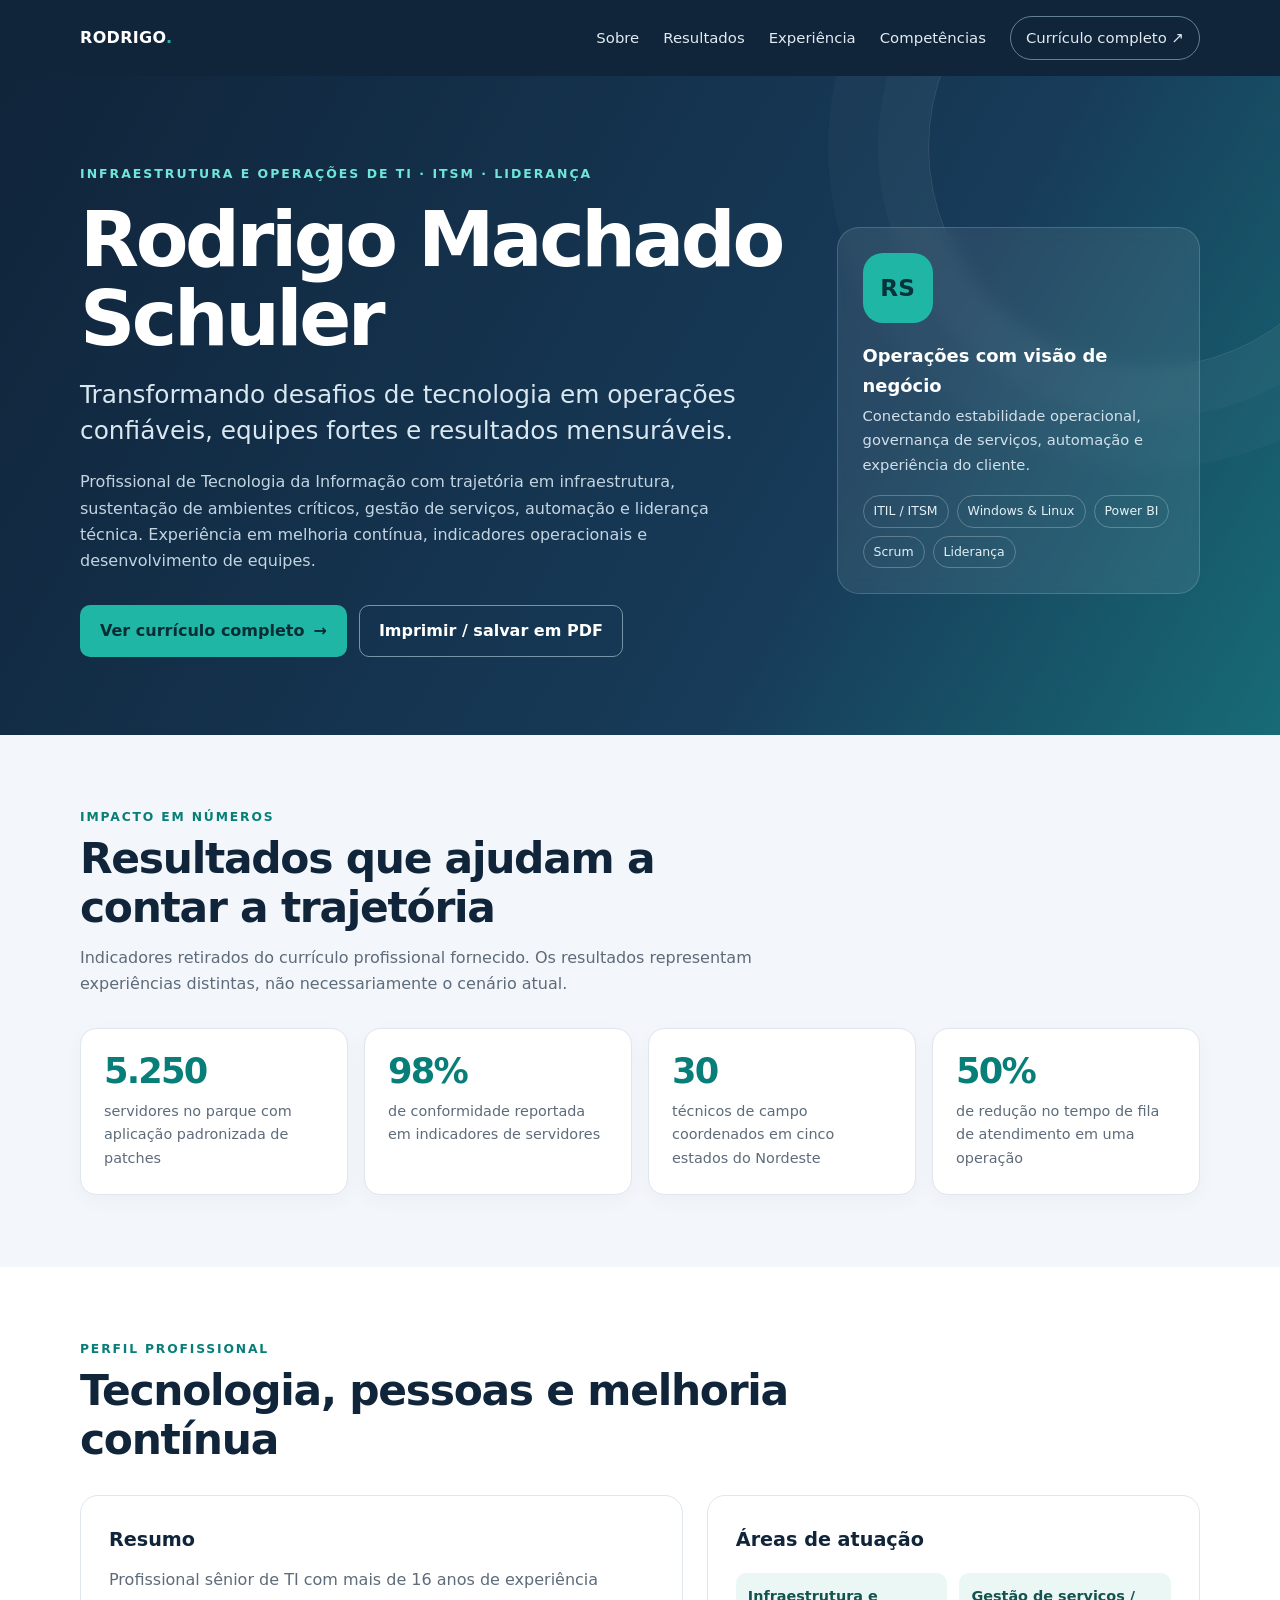
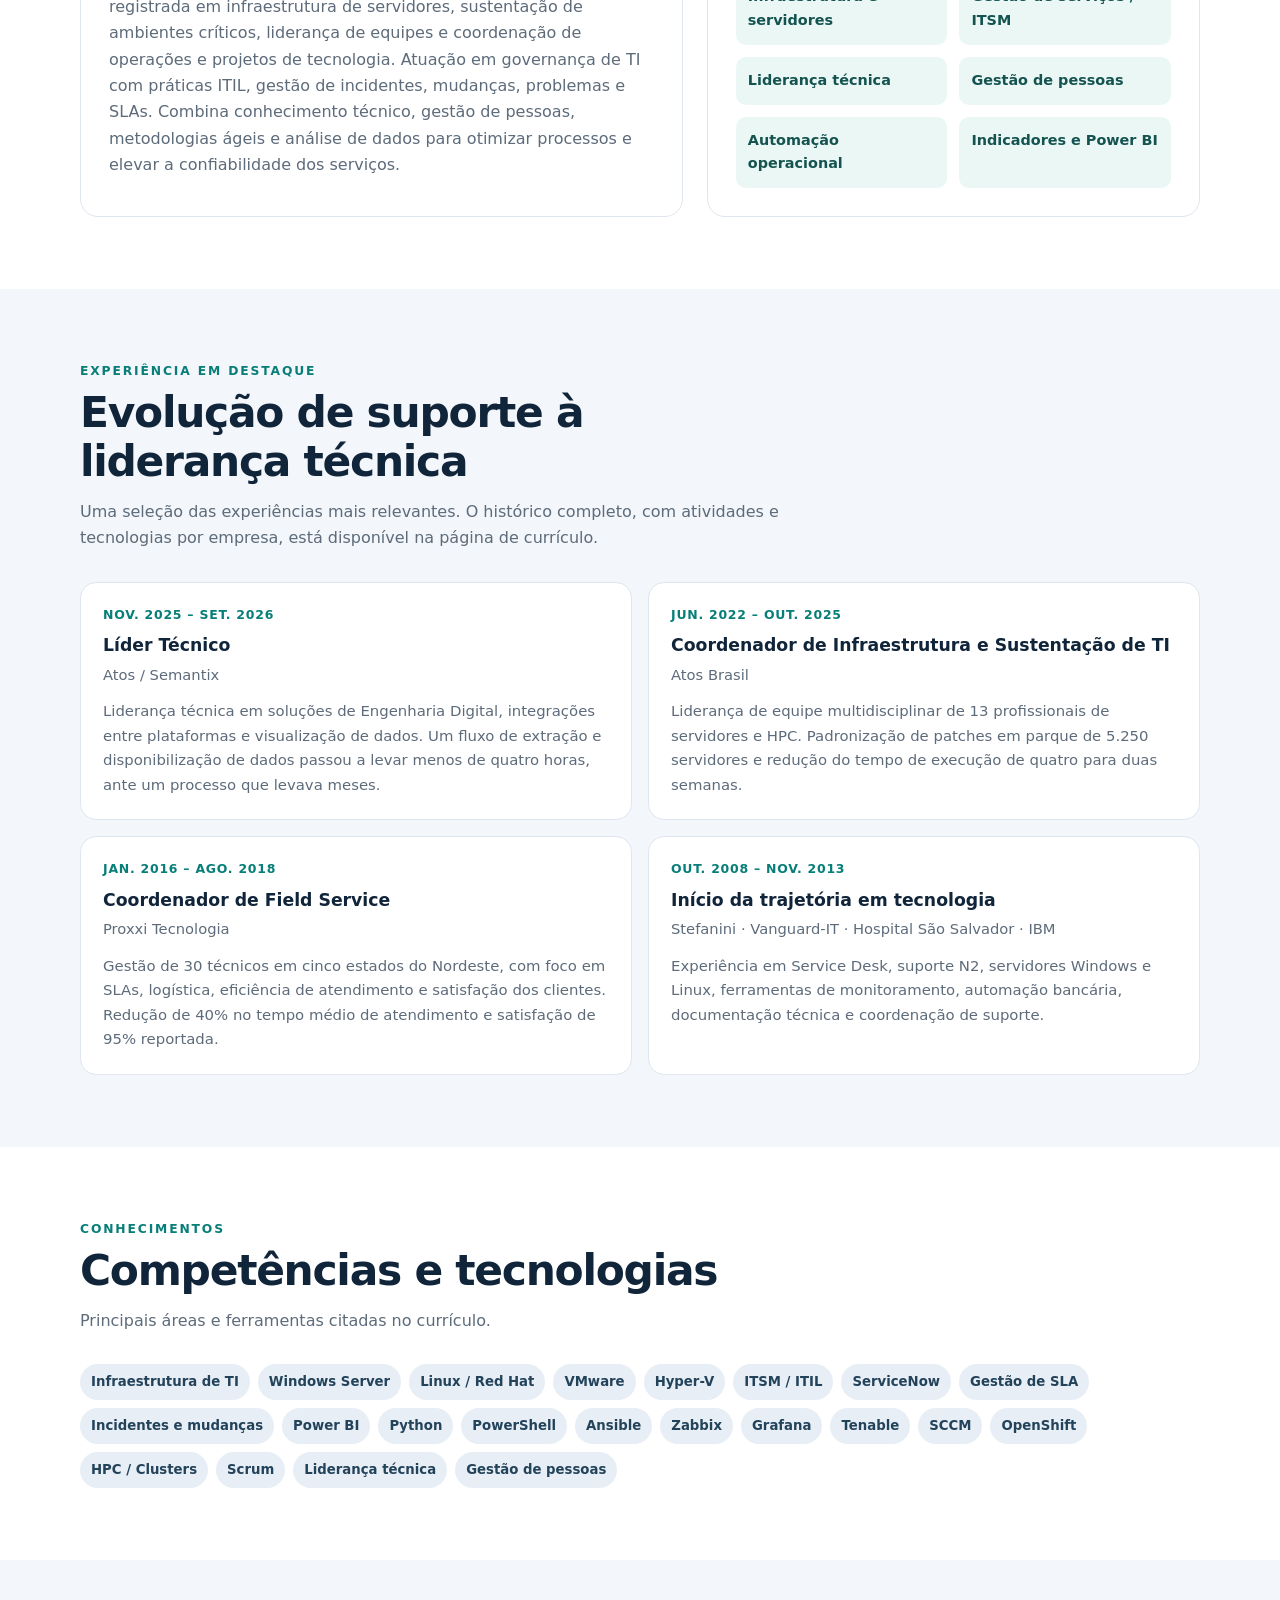
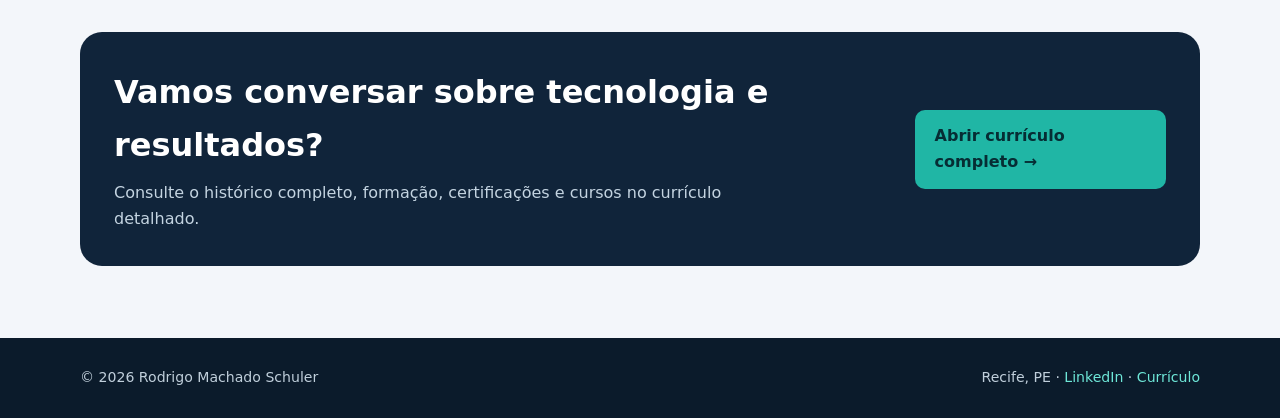
==== index.html @ a86e5b8f "Add files via upload" ====
<!DOCTYPE html>
<html lang="pt-BR">
<head>
  <meta charset="utf-8">
  <meta name="viewport" content="width=device-width, initial-scale=1">
  <meta name="description" content="Portfólio profissional de Rodrigo Machado Schuler: infraestrutura e operações de TI, ITSM, liderança técnica, automação e melhoria contínua.">
  <meta name="theme-color" content="#10243a">
  <meta property="og:title" content="Rodrigo Machado Schuler | Portfólio profissional">
  <meta property="og:description" content="Infraestrutura e Operações de TI · ITSM · Liderança Técnica · Scrum">
  <title>Rodrigo Machado Schuler | Portfólio profissional</title>
  <style>
    :root{--navy:#10243a;--navy2:#173b59;--teal:#20b6a5;--ink:#172536;--muted:#5d6b7a;--bg:#f3f6fa;--paper:#fff;--line:#dfe6ee;--soft:#eaf7f5;--shadow:0 18px 55px rgba(16,36,58,.10)}
    *{box-sizing:border-box}html{scroll-behavior:smooth}body{margin:0;background:var(--bg);color:var(--ink);font:16px/1.65 Inter,ui-sans-serif,system-ui,-apple-system,BlinkMacSystemFont,"Segoe UI",sans-serif}
    a{color:inherit;text-decoration:none}a:focus-visible,button:focus-visible{outline:3px solid var(--teal);outline-offset:4px}
    .wrap{width:min(1120px,calc(100% - 40px));margin:auto}.topbar{background:var(--navy);color:#fff}.nav{min-height:76px;display:flex;align-items:center;justify-content:space-between;gap:24px}.brand{font-weight:800;letter-spacing:.02em}.brand span{color:var(--teal)}.navlinks{display:flex;gap:24px;align-items:center;font-size:.93rem;color:#e2eaf2}.navlinks a:hover{color:#6ee7d8}.nav-cta{border:1px solid #638097;border-radius:999px;padding:9px 15px}
    .hero{position:relative;overflow:hidden;background:linear-gradient(120deg,var(--navy) 0%,#173b59 65%,#176b77 100%);color:#fff;padding:88px 0 78px}.hero:after{content:"";position:absolute;width:440px;height:440px;border:1px solid rgba(255,255,255,.12);border-radius:50%;right:-90px;top:-150px;box-shadow:0 0 0 50px rgba(255,255,255,.025),0 0 0 100px rgba(255,255,255,.025);pointer-events:none}
    .hero-grid{display:grid;grid-template-columns:1.45fr .75fr;gap:54px;align-items:center;position:relative;z-index:1}.eyebrow{font-size:.78rem;font-weight:800;letter-spacing:.16em;text-transform:uppercase;color:#6ee7d8}.hero h1{font-size:clamp(2.5rem,6vw,4.8rem);line-height:1.04;letter-spacing:-.045em;margin:15px 0 18px;max-width:780px}.hero h2{font-size:clamp(1.15rem,2.4vw,1.55rem);font-weight:500;line-height:1.45;color:#d9e7f1;max-width:720px;margin:0 0 20px}.hero p{max-width:680px;color:#c4d4e1;margin:0}.actions{display:flex;flex-wrap:wrap;gap:12px;margin-top:30px}.btn{display:inline-flex;align-items:center;justify-content:center;gap:9px;padding:12px 19px;border-radius:10px;font-weight:750;border:1px solid transparent;transition:transform .18s,background .18s}.btn:hover{transform:translateY(-2px)}.btn-primary{background:var(--teal);color:#062d34}.btn-outline{border-color:#7894a8;color:white}.hero-card{background:rgba(255,255,255,.08);border:1px solid rgba(255,255,255,.16);border-radius:22px;padding:25px;backdrop-filter:blur(8px)}.hero-card .initials{width:70px;height:70px;display:grid;place-items:center;background:var(--teal);color:#08333a;border-radius:20px;font-weight:900;font-size:1.45rem;margin-bottom:18px}.hero-card h3{margin:0 0 4px;font-size:1.12rem}.hero-card p{font-size:.92rem;color:#d2e0eb}.quicklinks{display:flex;flex-wrap:wrap;gap:8px;margin-top:18px}.quicklinks span{font-size:.78rem;border:1px solid rgba(255,255,255,.25);border-radius:999px;padding:5px 10px;color:#e4f0f5}
    section{padding:72px 0}.section-head{max-width:720px;margin-bottom:30px}.kicker{color:#087e78;font-size:.77rem;font-weight:850;letter-spacing:.15em;text-transform:uppercase}.section-head h2{font-size:clamp(1.8rem,4vw,2.65rem);line-height:1.15;letter-spacing:-.03em;margin:8px 0 12px;color:var(--navy)}.section-head p{color:var(--muted);margin:0}.stats{display:grid;grid-template-columns:repeat(4,1fr);gap:16px}.stat{background:var(--paper);border:1px solid var(--line);border-radius:16px;padding:23px;box-shadow:0 6px 20px rgba(16,36,58,.035)}.stat strong{display:block;color:#087e78;font-size:2.2rem;letter-spacing:-.05em;line-height:1.1}.stat span{display:block;color:var(--muted);font-size:.9rem;margin-top:9px}.about-grid{display:grid;grid-template-columns:1.1fr .9fr;gap:24px}.panel{background:var(--paper);border:1px solid var(--line);border-radius:18px;padding:28px}.panel h3{margin:0 0 12px;color:var(--navy);font-size:1.2rem}.panel p{margin:0;color:var(--muted)}.focus-list{display:grid;grid-template-columns:1fr 1fr;gap:12px;margin-top:18px}.focus-item{background:var(--soft);border-radius:10px;padding:12px;font-weight:700;font-size:.9rem;color:#14534f}
    .experience-list{display:grid;grid-template-columns:1fr 1fr;gap:16px}.experience{background:var(--paper);border:1px solid var(--line);border-radius:16px;padding:22px}.experience .date{color:#087e78;font-size:.78rem;font-weight:850;letter-spacing:.06em;text-transform:uppercase}.experience h3{margin:6px 0 3px;color:var(--navy);font-size:1.08rem}.experience .company{color:var(--muted);font-size:.92rem}.experience p{color:var(--muted);font-size:.93rem;margin:12px 0 0}.pill-list{display:flex;flex-wrap:wrap;gap:8px;margin-top:22px}.pill{background:#e7eef5;color:#23435b;padding:7px 11px;border-radius:999px;font-size:.83rem;font-weight:700}
    .cta-band{background:var(--navy);color:white;border-radius:22px;padding:34px;display:flex;align-items:center;justify-content:space-between;gap:24px}.cta-band h2{margin:0 0 8px;font-size:clamp(1.5rem,3vw,2rem)}.cta-band p{margin:0;color:#c4d4e1;max-width:650px}.footer{background:#0b1b2b;color:#c0cfdb;padding:28px 0;font-size:.88rem}.footer-inner{display:flex;justify-content:space-between;gap:16px;flex-wrap:wrap}.footer a{color:#6ee7d8}
    @media(max-width:800px){.hero-grid,.about-grid{grid-template-columns:1fr}.hero{padding:65px 0}.hero-card{max-width:480px}.stats{grid-template-columns:repeat(2,1fr)}.experience-list{grid-template-columns:1fr}.nav{padding:15px 0;align-items:flex-start;flex-direction:column}.navlinks{flex-wrap:wrap;gap:14px}.cta-band{align-items:flex-start;flex-direction:column}}
    @media(max-width:480px){.wrap{width:min(100% - 28px,1120px)}section{padding:52px 0}.stats{gap:10px}.stat{padding:16px}.stat strong{font-size:1.8rem}.focus-list{grid-template-columns:1fr}.panel{padding:21px}.hero h1{font-size:2.55rem}}
    @media(prefers-reduced-motion:reduce){html{scroll-behavior:auto}*,*:before,*:after{transition:none!important}}
  </style>
</head>
<body>
  <header class="topbar">
    <div class="wrap nav">
      <a class="brand" href="./" aria-label="Página inicial">RODRIGO<span>.</span></a>
      <nav class="navlinks" aria-label="Navegação principal">
        <a href="#sobre">Sobre</a><a href="#resultados">Resultados</a><a href="#experiencia">Experiência</a><a href="#competencias">Competências</a>
        <a class="nav-cta" href="curriculo.html">Currículo completo ↗</a>
      </nav>
    </div>
  </header>

  <main>
    <section class="hero">
      <div class="wrap hero-grid">
        <div>
          <div class="eyebrow">Infraestrutura e Operações de TI · ITSM · Liderança</div>
          <h1>Rodrigo Machado Schuler</h1>
          <h2>Transformando desafios de tecnologia em operações confiáveis, equipes fortes e resultados mensuráveis.</h2>
          <p>Profissional de Tecnologia da Informação com trajetória em infraestrutura, sustentação de ambientes críticos, gestão de serviços, automação e liderança técnica. Experiência em melhoria contínua, indicadores operacionais e desenvolvimento de equipes.</p>
          <div class="actions">
            <a class="btn btn-primary" href="curriculo.html">Ver currículo completo <span aria-hidden="true">→</span></a>
            <a class="btn btn-outline" href="curriculo.html#print">Imprimir / salvar em PDF</a>
          </div>
        </div>
        <aside class="hero-card" aria-label="Resumo profissional">
          <div class="initials" aria-hidden="true">RS</div>
          <h3>Operações com visão de negócio</h3>
          <p>Conectando estabilidade operacional, governança de serviços, automação e experiência do cliente.</p>
          <div class="quicklinks"><span>ITIL / ITSM</span><span>Windows & Linux</span><span>Power BI</span><span>Scrum</span><span>Liderança</span></div>
        </aside>
      </div>
    </section>

    <section id="resultados">
      <div class="wrap">
        <div class="section-head">
          <div class="kicker">Impacto em números</div>
          <h2>Resultados que ajudam a contar a trajetória</h2>
          <p>Indicadores retirados do currículo profissional fornecido. Os resultados representam experiências distintas, não necessariamente o cenário atual.</p>
        </div>
        <div class="stats">
          <article class="stat"><strong>5.250</strong><span>servidores no parque com aplicação padronizada de patches</span></article>
          <article class="stat"><strong>98%</strong><span>de conformidade reportada em indicadores de servidores</span></article>
          <article class="stat"><strong>30</strong><span>técnicos de campo coordenados em cinco estados do Nordeste</span></article>
          <article class="stat"><strong>50%</strong><span>de redução no tempo de fila de atendimento em uma operação</span></article>
        </div>
      </div>
    </section>

    <section id="sobre" style="background:#fff">
      <div class="wrap">
        <div class="section-head">
          <div class="kicker">Perfil profissional</div>
          <h2>Tecnologia, pessoas e melhoria contínua</h2>
        </div>
        <div class="about-grid">
          <article class="panel">
            <h3>Resumo</h3>
            <p>Profissional sênior de TI com mais de 16 anos de experiência registrada em infraestrutura de servidores, sustentação de ambientes críticos, liderança de equipes e coordenação de operações e projetos de tecnologia. Atuação em governança de TI com práticas ITIL, gestão de incidentes, mudanças, problemas e SLAs. Combina conhecimento técnico, gestão de pessoas, metodologias ágeis e análise de dados para otimizar processos e elevar a confiabilidade dos serviços.</p>
          </article>
          <article class="panel">
            <h3>Áreas de atuação</h3>
            <div class="focus-list">
              <div class="focus-item">Infraestrutura e servidores</div><div class="focus-item">Gestão de serviços / ITSM</div>
              <div class="focus-item">Liderança técnica</div><div class="focus-item">Gestão de pessoas</div>
              <div class="focus-item">Automação operacional</div><div class="focus-item">Indicadores e Power BI</div>
            </div>
          </article>
        </div>
      </div>
    </section>

    <section id="experiencia">
      <div class="wrap">
        <div class="section-head">
          <div class="kicker">Experiência em destaque</div>
          <h2>Evolução de suporte à liderança técnica</h2>
          <p>Uma seleção das experiências mais relevantes. O histórico completo, com atividades e tecnologias por empresa, está disponível na página de currículo.</p>
        </div>
        <div class="experience-list">
          <article class="experience"><div class="date">Nov. 2025 – Set. 2026</div><h3>Líder Técnico</h3><div class="company">Atos / Semantix</div><p>Liderança técnica em soluções de Engenharia Digital, integrações entre plataformas e visualização de dados. Um fluxo de extração e disponibilização de dados passou a levar menos de quatro horas, ante um processo que levava meses.</p></article>
          <article class="experience"><div class="date">Jun. 2022 – Out. 2025</div><h3>Coordenador de Infraestrutura e Sustentação de TI</h3><div class="company">Atos Brasil</div><p>Liderança de equipe multidisciplinar de 13 profissionais de servidores e HPC. Padronização de patches em parque de 5.250 servidores e redução do tempo de execução de quatro para duas semanas.</p></article>
          <article class="experience"><div class="date">Jan. 2016 – Ago. 2018</div><h3>Coordenador de Field Service</h3><div class="company">Proxxi Tecnologia</div><p>Gestão de 30 técnicos em cinco estados do Nordeste, com foco em SLAs, logística, eficiência de atendimento e satisfação dos clientes. Redução de 40% no tempo médio de atendimento e satisfação de 95% reportada.</p></article>
          <article class="experience"><div class="date">Out. 2008 – Nov. 2013</div><h3>Início da trajetória em tecnologia</h3><div class="company">Stefanini · Vanguard-IT · Hospital São Salvador · IBM</div><p>Experiência em Service Desk, suporte N2, servidores Windows e Linux, ferramentas de monitoramento, automação bancária, documentação técnica e coordenação de suporte.</p></article>
        </div>
      </div>
    </section>

    <section id="competencias" style="background:#fff">
      <div class="wrap">
        <div class="section-head">
          <div class="kicker">Conhecimentos</div>
          <h2>Competências e tecnologias</h2>
          <p>Principais áreas e ferramentas citadas no currículo.</p>
        </div>
        <div class="pill-list">
          <span class="pill">Infraestrutura de TI</span><span class="pill">Windows Server</span><span class="pill">Linux / Red Hat</span><span class="pill">VMware</span><span class="pill">Hyper-V</span><span class="pill">ITSM / ITIL</span><span class="pill">ServiceNow</span><span class="pill">Gestão de SLA</span><span class="pill">Incidentes e mudanças</span><span class="pill">Power BI</span><span class="pill">Python</span><span class="pill">PowerShell</span><span class="pill">Ansible</span><span class="pill">Zabbix</span><span class="pill">Grafana</span><span class="pill">Tenable</span><span class="pill">SCCM</span><span class="pill">OpenShift</span><span class="pill">HPC / Clusters</span><span class="pill">Scrum</span><span class="pill">Liderança técnica</span><span class="pill">Gestão de pessoas</span>
        </div>
      </div>
    </section>

    <section>
      <div class="wrap">
        <div class="cta-band">
          <div><h2>Vamos conversar sobre tecnologia e resultados?</h2><p>Consulte o histórico completo, formação, certificações e cursos no currículo detalhado.</p></div>
          <a class="btn btn-primary" href="curriculo.html">Abrir currículo completo →</a>
        </div>
      </div>
    </section>
  </main>

  <footer class="footer">
    <div class="wrap footer-inner">
      <span>© <span id="year"></span> Rodrigo Machado Schuler</span>
      <span>Recife, PE · <a href="https://www.linkedin.com/in/rmschuler/" target="_blank" rel="noopener noreferrer">LinkedIn</a> · <a href="curriculo.html">Currículo</a></span>
    </div>
  </footer>
  <script>document.getElementById("year").textContent = new Date().getFullYear();</script>
</body>
</html>
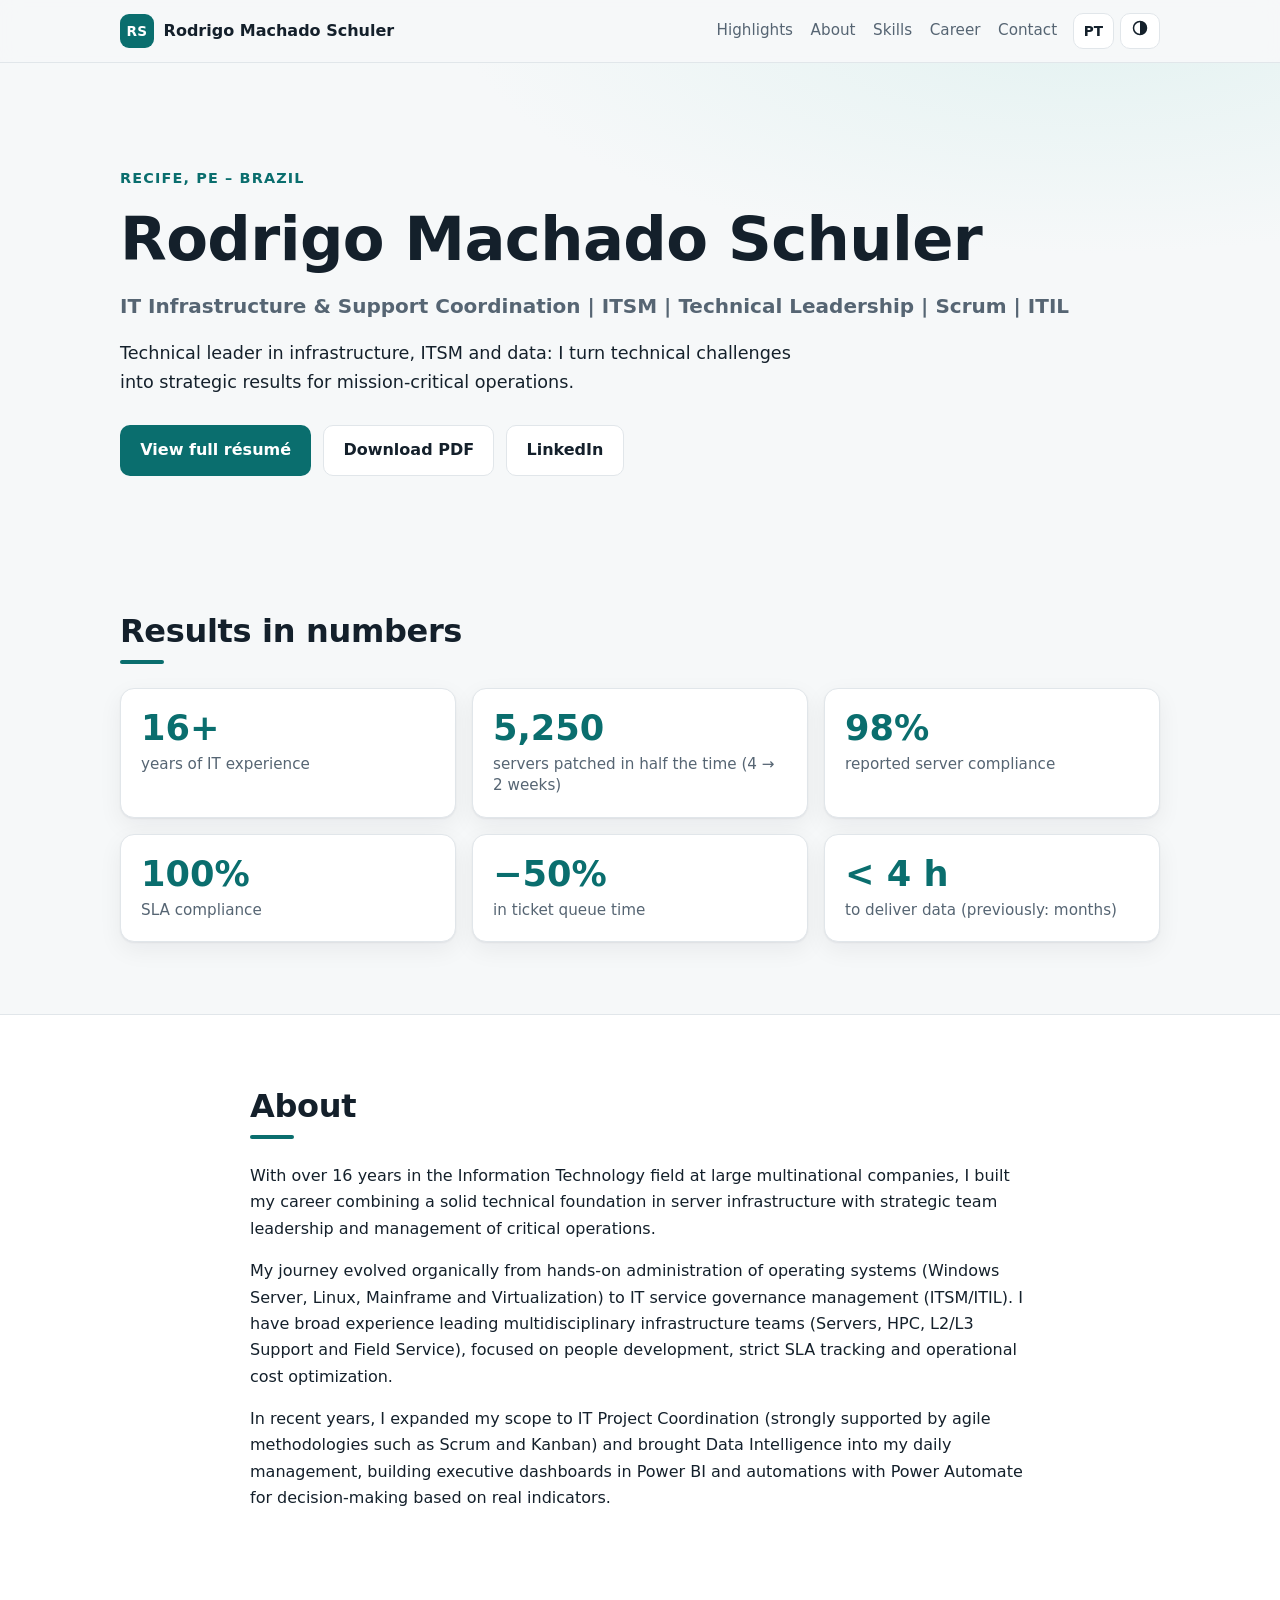
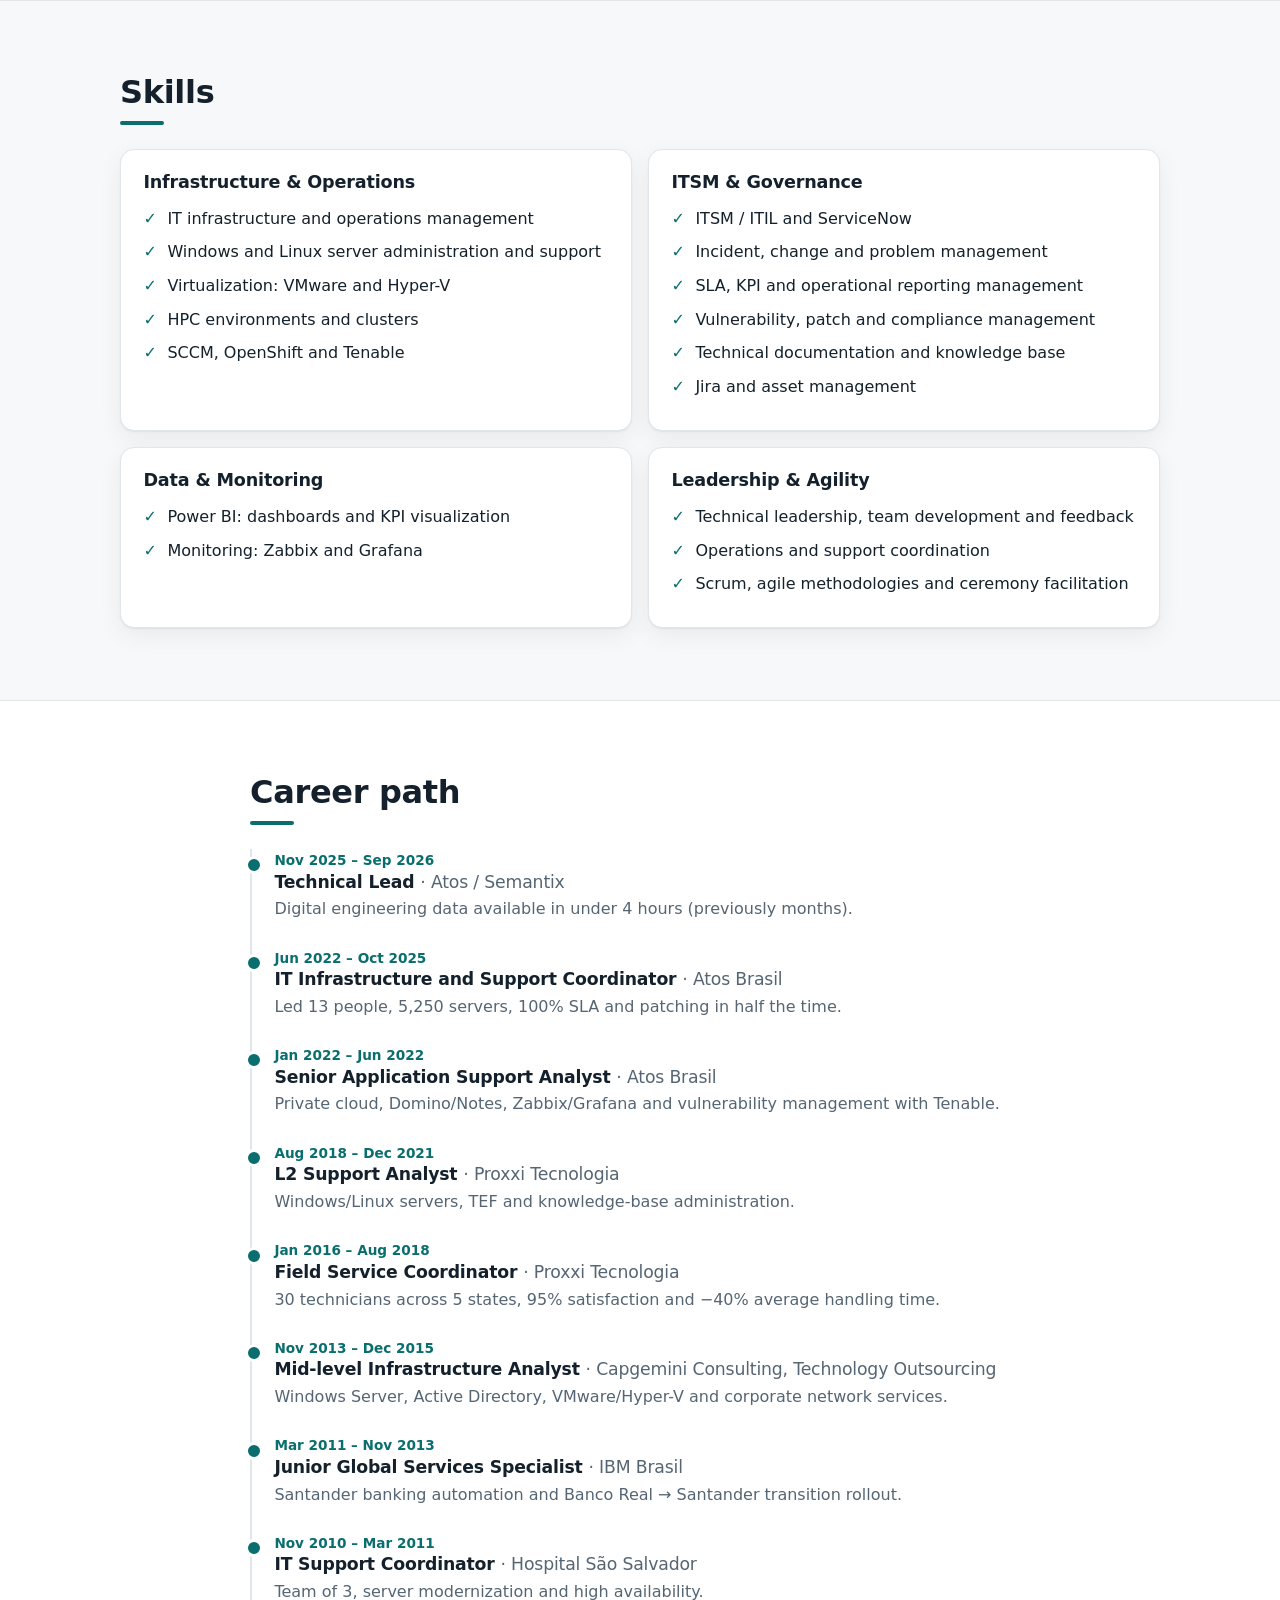
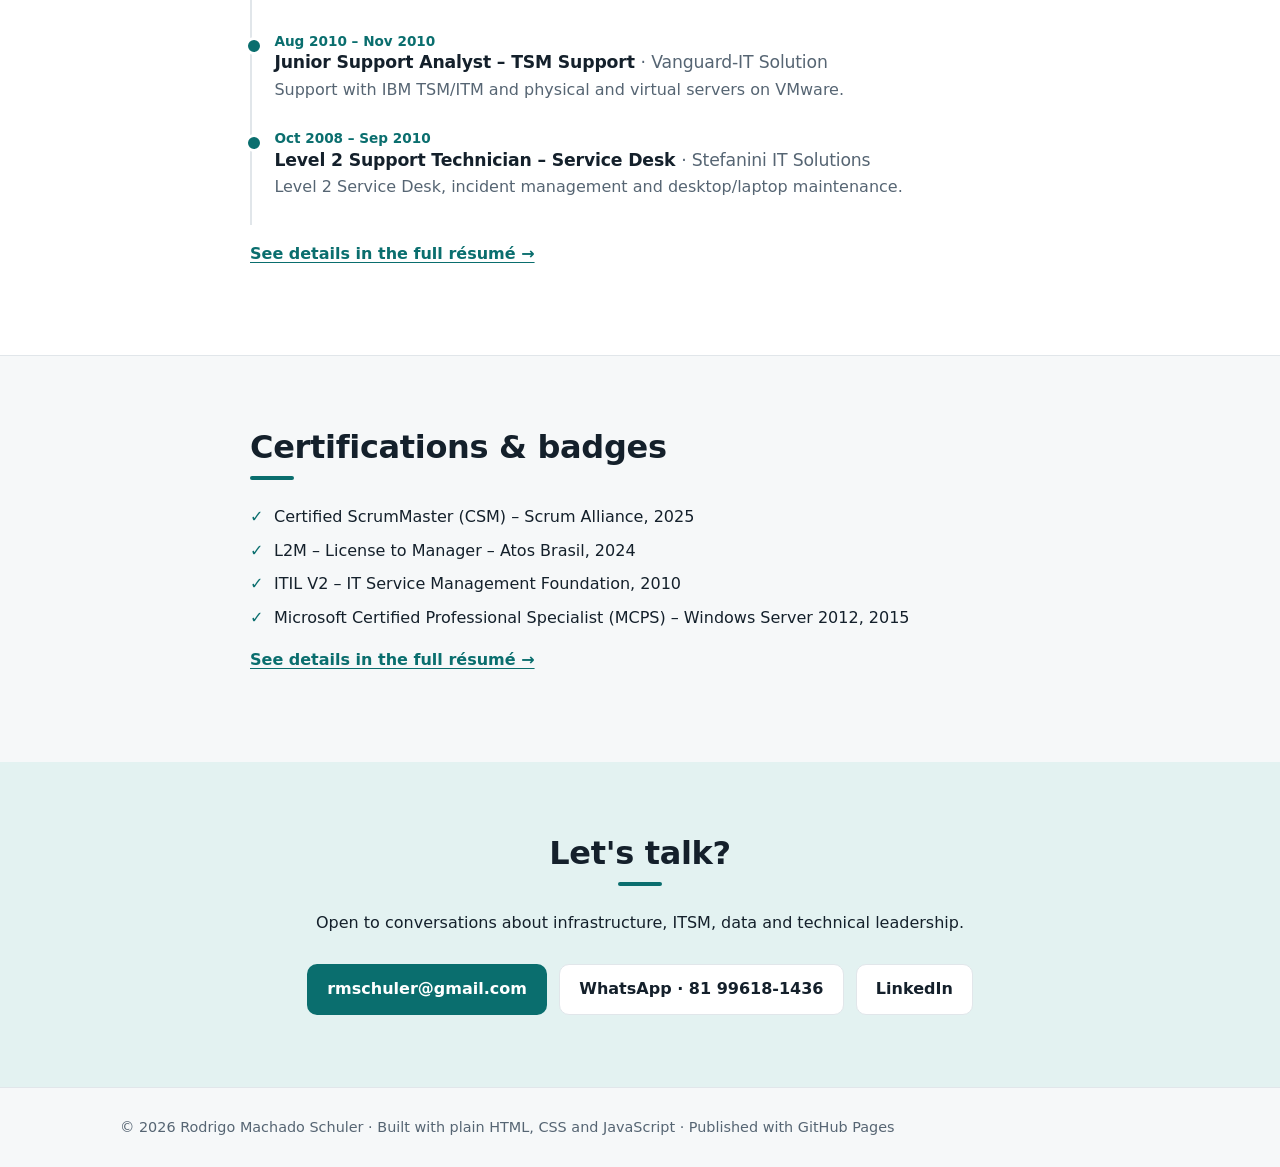
==== commit c9b88723: "update" ====
--- a/index.html
+++ b/index.html
@@ -1,145 +1,107 @@
-<!DOCTYPE html>
-<html lang="pt-BR">
+<!doctype html>
+<html lang="pt-BR" data-lang="pt" data-theme="light">
 <head>
-  <meta charset="utf-8">
-  <meta name="viewport" content="width=device-width, initial-scale=1">
-  <meta name="description" content="Portfólio profissional de Rodrigo Machado Schuler: infraestrutura e operações de TI, ITSM, liderança técnica, automação e melhoria contínua.">
-  <meta name="theme-color" content="#10243a">
-  <meta property="og:title" content="Rodrigo Machado Schuler | Portfólio profissional">
-  <meta property="og:description" content="Infraestrutura e Operações de TI · ITSM · Liderança Técnica · Scrum">
-  <title>Rodrigo Machado Schuler | Portfólio profissional</title>
-  <style>
-    :root{--navy:#10243a;--navy2:#173b59;--teal:#20b6a5;--ink:#172536;--muted:#5d6b7a;--bg:#f3f6fa;--paper:#fff;--line:#dfe6ee;--soft:#eaf7f5;--shadow:0 18px 55px rgba(16,36,58,.10)}
-    *{box-sizing:border-box}html{scroll-behavior:smooth}body{margin:0;background:var(--bg);color:var(--ink);font:16px/1.65 Inter,ui-sans-serif,system-ui,-apple-system,BlinkMacSystemFont,"Segoe UI",sans-serif}
-    a{color:inherit;text-decoration:none}a:focus-visible,button:focus-visible{outline:3px solid var(--teal);outline-offset:4px}
-    .wrap{width:min(1120px,calc(100% - 40px));margin:auto}.topbar{background:var(--navy);color:#fff}.nav{min-height:76px;display:flex;align-items:center;justify-content:space-between;gap:24px}.brand{font-weight:800;letter-spacing:.02em}.brand span{color:var(--teal)}.navlinks{display:flex;gap:24px;align-items:center;font-size:.93rem;color:#e2eaf2}.navlinks a:hover{color:#6ee7d8}.nav-cta{border:1px solid #638097;border-radius:999px;padding:9px 15px}
-    .hero{position:relative;overflow:hidden;background:linear-gradient(120deg,var(--navy) 0%,#173b59 65%,#176b77 100%);color:#fff;padding:88px 0 78px}.hero:after{content:"";position:absolute;width:440px;height:440px;border:1px solid rgba(255,255,255,.12);border-radius:50%;right:-90px;top:-150px;box-shadow:0 0 0 50px rgba(255,255,255,.025),0 0 0 100px rgba(255,255,255,.025);pointer-events:none}
-    .hero-grid{display:grid;grid-template-columns:1.45fr .75fr;gap:54px;align-items:center;position:relative;z-index:1}.eyebrow{font-size:.78rem;font-weight:800;letter-spacing:.16em;text-transform:uppercase;color:#6ee7d8}.hero h1{font-size:clamp(2.5rem,6vw,4.8rem);line-height:1.04;letter-spacing:-.045em;margin:15px 0 18px;max-width:780px}.hero h2{font-size:clamp(1.15rem,2.4vw,1.55rem);font-weight:500;line-height:1.45;color:#d9e7f1;max-width:720px;margin:0 0 20px}.hero p{max-width:680px;color:#c4d4e1;margin:0}.actions{display:flex;flex-wrap:wrap;gap:12px;margin-top:30px}.btn{display:inline-flex;align-items:center;justify-content:center;gap:9px;padding:12px 19px;border-radius:10px;font-weight:750;border:1px solid transparent;transition:transform .18s,background .18s}.btn:hover{transform:translateY(-2px)}.btn-primary{background:var(--teal);color:#062d34}.btn-outline{border-color:#7894a8;color:white}.hero-card{background:rgba(255,255,255,.08);border:1px solid rgba(255,255,255,.16);border-radius:22px;padding:25px;backdrop-filter:blur(8px)}.hero-card .initials{width:70px;height:70px;display:grid;place-items:center;background:var(--teal);color:#08333a;border-radius:20px;font-weight:900;font-size:1.45rem;margin-bottom:18px}.hero-card h3{margin:0 0 4px;font-size:1.12rem}.hero-card p{font-size:.92rem;color:#d2e0eb}.quicklinks{display:flex;flex-wrap:wrap;gap:8px;margin-top:18px}.quicklinks span{font-size:.78rem;border:1px solid rgba(255,255,255,.25);border-radius:999px;padding:5px 10px;color:#e4f0f5}
-    section{padding:72px 0}.section-head{max-width:720px;margin-bottom:30px}.kicker{color:#087e78;font-size:.77rem;font-weight:850;letter-spacing:.15em;text-transform:uppercase}.section-head h2{font-size:clamp(1.8rem,4vw,2.65rem);line-height:1.15;letter-spacing:-.03em;margin:8px 0 12px;color:var(--navy)}.section-head p{color:var(--muted);margin:0}.stats{display:grid;grid-template-columns:repeat(4,1fr);gap:16px}.stat{background:var(--paper);border:1px solid var(--line);border-radius:16px;padding:23px;box-shadow:0 6px 20px rgba(16,36,58,.035)}.stat strong{display:block;color:#087e78;font-size:2.2rem;letter-spacing:-.05em;line-height:1.1}.stat span{display:block;color:var(--muted);font-size:.9rem;margin-top:9px}.about-grid{display:grid;grid-template-columns:1.1fr .9fr;gap:24px}.panel{background:var(--paper);border:1px solid var(--line);border-radius:18px;padding:28px}.panel h3{margin:0 0 12px;color:var(--navy);font-size:1.2rem}.panel p{margin:0;color:var(--muted)}.focus-list{display:grid;grid-template-columns:1fr 1fr;gap:12px;margin-top:18px}.focus-item{background:var(--soft);border-radius:10px;padding:12px;font-weight:700;font-size:.9rem;color:#14534f}
-    .experience-list{display:grid;grid-template-columns:1fr 1fr;gap:16px}.experience{background:var(--paper);border:1px solid var(--line);border-radius:16px;padding:22px}.experience .date{color:#087e78;font-size:.78rem;font-weight:850;letter-spacing:.06em;text-transform:uppercase}.experience h3{margin:6px 0 3px;color:var(--navy);font-size:1.08rem}.experience .company{color:var(--muted);font-size:.92rem}.experience p{color:var(--muted);font-size:.93rem;margin:12px 0 0}.pill-list{display:flex;flex-wrap:wrap;gap:8px;margin-top:22px}.pill{background:#e7eef5;color:#23435b;padding:7px 11px;border-radius:999px;font-size:.83rem;font-weight:700}
-    .cta-band{background:var(--navy);color:white;border-radius:22px;padding:34px;display:flex;align-items:center;justify-content:space-between;gap:24px}.cta-band h2{margin:0 0 8px;font-size:clamp(1.5rem,3vw,2rem)}.cta-band p{margin:0;color:#c4d4e1;max-width:650px}.footer{background:#0b1b2b;color:#c0cfdb;padding:28px 0;font-size:.88rem}.footer-inner{display:flex;justify-content:space-between;gap:16px;flex-wrap:wrap}.footer a{color:#6ee7d8}
-    @media(max-width:800px){.hero-grid,.about-grid{grid-template-columns:1fr}.hero{padding:65px 0}.hero-card{max-width:480px}.stats{grid-template-columns:repeat(2,1fr)}.experience-list{grid-template-columns:1fr}.nav{padding:15px 0;align-items:flex-start;flex-direction:column}.navlinks{flex-wrap:wrap;gap:14px}.cta-band{align-items:flex-start;flex-direction:column}}
-    @media(max-width:480px){.wrap{width:min(100% - 28px,1120px)}section{padding:52px 0}.stats{gap:10px}.stat{padding:16px}.stat strong{font-size:1.8rem}.focus-list{grid-template-columns:1fr}.panel{padding:21px}.hero h1{font-size:2.55rem}}
-    @media(prefers-reduced-motion:reduce){html{scroll-behavior:auto}*,*:before,*:after{transition:none!important}}
-  </style>
+<meta charset="utf-8">
+<meta name="viewport" content="width=device-width, initial-scale=1">
+<title>Rodrigo Machado Schuler | Infraestrutura, ITSM e Liderança Técnica</title>
+<meta name="description" content="Profissional sênior de TI com mais de 16 anos em infraestrutura de servidores, ITSM/ITIL, Power BI e liderança técnica. Currículo e portfólio profissional.">
+<meta name="author" content="Rodrigo Machado Schuler">
+<meta name="theme-color" content="#0a6e6e">
+<meta property="og:type" content="website">
+<meta property="og:title" content="Rodrigo Machado Schuler | Infraestrutura, ITSM e Liderança Técnica">
+<meta property="og:description" content="Profissional sênior de TI com mais de 16 anos em infraestrutura de servidores, ITSM/ITIL, Power BI e liderança técnica. Currículo e portfólio profissional.">
+<link rel="icon" href="favicon.svg" type="image/svg+xml">
+<script>
+(function(){try{var d=document.documentElement,q=new URLSearchParams(location.search),
+l=q.get('lang')||localStorage.getItem('lang')||((navigator.language||'pt').slice(0,2)==='en'?'en':'pt'),
+t=q.get('theme')||localStorage.getItem('theme')||(matchMedia('(prefers-color-scheme: dark)').matches?'dark':'light');
+l=l==='en'?'en':'pt';d.dataset.lang=l;d.lang=l==='en'?'en':'pt-BR';d.dataset.theme=t==='dark'?'dark':'light';}catch(x){}})();
+</script>
+<link rel="stylesheet" href="styles.css">
+<script type="application/ld+json">{"@context": "https://schema.org", "@type": "Person", "name": "Rodrigo Machado Schuler", "jobTitle": "IT Infrastructure & Operations Leader", "sameAs": ["https://www.linkedin.com/in/rmschuler/"], "address": {"@type": "PostalAddress", "addressLocality": "Recife", "addressRegion": "PE", "addressCountry": "BR"}, "knowsAbout": ["ITIL", "ITSM", "ServiceNow", "Power BI", "VMware", "Scrum", "Linux", "Windows Server"]}</script>
 </head>
-<body>
-  <header class="topbar">
-    <div class="wrap nav">
-      <a class="brand" href="./" aria-label="Página inicial">RODRIGO<span>.</span></a>
-      <nav class="navlinks" aria-label="Navegação principal">
-        <a href="#sobre">Sobre</a><a href="#resultados">Resultados</a><a href="#experiencia">Experiência</a><a href="#competencias">Competências</a>
-        <a class="nav-cta" href="curriculo.html">Currículo completo ↗</a>
-      </nav>
+<body data-title-pt="Rodrigo Machado Schuler | Infraestrutura, ITSM e Liderança Técnica" data-title-en="Rodrigo Machado Schuler | Infrastructure, ITSM &amp; Technical Leadership">
+<a class="skip" href="#main"><span lang="pt">Ir para o conteúdo</span><span lang="en">Skip to content</span></a>
+<header class="site-header no-print">
+  <div class="wrap bar">
+    <a class="brand" href="#topo" aria-label="Rodrigo Machado Schuler"><span class="mono">RS</span><span class="brand-name">Rodrigo Machado Schuler</span></a>
+    <nav aria-label="Principal">
+      <a href="#resultados"><span lang="pt">Resultados</span><span lang="en">Highlights</span></a>
+      <a href="#sobre"><span lang="pt">Sobre</span><span lang="en">About</span></a>
+      <a href="#competencias"><span lang="pt">Competências</span><span lang="en">Skills</span></a>
+      <a href="#trajetoria"><span lang="pt">Trajetória</span><span lang="en">Career</span></a>
+      <a href="#contato"><span lang="pt">Contato</span><span lang="en">Contact</span></a>
+    </nav>
+    <div class="toggles no-print">
+  <button type="button" id="lang-toggle" class="icon-btn" aria-label="Alternar idioma / Switch language"><span lang="pt">EN</span><span lang="en">PT</span></button>
+  <button type="button" id="theme-toggle" class="icon-btn" aria-label="Alternar tema claro/escuro / Toggle light/dark theme"><svg width="16" height="16" viewBox="0 0 16 16" aria-hidden="true"><circle cx="8" cy="8" r="6.5" fill="none" stroke="currentColor" stroke-width="1.5"/><path d="M8 1.5a6.5 6.5 0 0 1 0 13z" fill="currentColor"/></svg></button>
+</div>
+  </div>
+</header>
+<main id="main">
+<section class="hero" id="topo">
+  <div class="wrap">
+    <p class="eyebrow"><span lang="pt">Recife, PE – Brasil</span><span lang="en">Recife, PE – Brazil</span></p>
+    <h1>Rodrigo Machado Schuler</h1>
+    <p class="headline"><span lang="pt">Coordenação de Infraestrutura e Sustentação de TI | ITSM | Liderança Técnica | Scrum | ITIL</span><span lang="en">IT Infrastructure &amp; Support Coordination | ITSM | Technical Leadership | Scrum | ITIL</span></p>
+    <p class="lead"><span lang="pt">Líder técnico em infraestrutura, ITSM e dados: transformo desafios técnicos em resultados estratégicos para operações críticas.</span><span lang="en">Technical leader in infrastructure, ITSM and data: I turn technical challenges into strategic results for mission-critical operations.</span></p>
+    <div class="cta">
+      <a class="btn btn-primary" lang="pt" href="curriculo.html">Ver currículo completo</a>
+      <a class="btn btn-primary" lang="en" href="curriculo.html">View full résumé</a>
+      <a lang="pt" class="btn btn-ghost" href="curriculo-rodrigo-schuler-pt.pdf" download>Baixar PDF</a><a lang="en" class="btn btn-ghost" href="curriculo-rodrigo-schuler-en.pdf" download>Download PDF</a>
+      <a class="btn btn-ghost" href="https://www.linkedin.com/in/rmschuler/" rel="me noopener" target="_blank">LinkedIn</a>
     </div>
-  </header>
-
-  <main>
-    <section class="hero">
-      <div class="wrap hero-grid">
-        <div>
-          <div class="eyebrow">Infraestrutura e Operações de TI · ITSM · Liderança</div>
-          <h1>Rodrigo Machado Schuler</h1>
-          <h2>Transformando desafios de tecnologia em operações confiáveis, equipes fortes e resultados mensuráveis.</h2>
-          <p>Profissional de Tecnologia da Informação com trajetória em infraestrutura, sustentação de ambientes críticos, gestão de serviços, automação e liderança técnica. Experiência em melhoria contínua, indicadores operacionais e desenvolvimento de equipes.</p>
-          <div class="actions">
-            <a class="btn btn-primary" href="curriculo.html">Ver currículo completo <span aria-hidden="true">→</span></a>
-            <a class="btn btn-outline" href="curriculo.html#print">Imprimir / salvar em PDF</a>
-          </div>
-        </div>
-        <aside class="hero-card" aria-label="Resumo profissional">
-          <div class="initials" aria-hidden="true">RS</div>
-          <h3>Operações com visão de negócio</h3>
-          <p>Conectando estabilidade operacional, governança de serviços, automação e experiência do cliente.</p>
-          <div class="quicklinks"><span>ITIL / ITSM</span><span>Windows & Linux</span><span>Power BI</span><span>Scrum</span><span>Liderança</span></div>
-        </aside>
-      </div>
-    </section>
-
-    <section id="resultados">
-      <div class="wrap">
-        <div class="section-head">
-          <div class="kicker">Impacto em números</div>
-          <h2>Resultados que ajudam a contar a trajetória</h2>
-          <p>Indicadores retirados do currículo profissional fornecido. Os resultados representam experiências distintas, não necessariamente o cenário atual.</p>
-        </div>
-        <div class="stats">
-          <article class="stat"><strong>5.250</strong><span>servidores no parque com aplicação padronizada de patches</span></article>
-          <article class="stat"><strong>98%</strong><span>de conformidade reportada em indicadores de servidores</span></article>
-          <article class="stat"><strong>30</strong><span>técnicos de campo coordenados em cinco estados do Nordeste</span></article>
-          <article class="stat"><strong>50%</strong><span>de redução no tempo de fila de atendimento em uma operação</span></article>
-        </div>
-      </div>
-    </section>
-
-    <section id="sobre" style="background:#fff">
-      <div class="wrap">
-        <div class="section-head">
-          <div class="kicker">Perfil profissional</div>
-          <h2>Tecnologia, pessoas e melhoria contínua</h2>
-        </div>
-        <div class="about-grid">
-          <article class="panel">
-            <h3>Resumo</h3>
-            <p>Profissional sênior de TI com mais de 16 anos de experiência registrada em infraestrutura de servidores, sustentação de ambientes críticos, liderança de equipes e coordenação de operações e projetos de tecnologia. Atuação em governança de TI com práticas ITIL, gestão de incidentes, mudanças, problemas e SLAs. Combina conhecimento técnico, gestão de pessoas, metodologias ágeis e análise de dados para otimizar processos e elevar a confiabilidade dos serviços.</p>
-          </article>
-          <article class="panel">
-            <h3>Áreas de atuação</h3>
-            <div class="focus-list">
-              <div class="focus-item">Infraestrutura e servidores</div><div class="focus-item">Gestão de serviços / ITSM</div>
-              <div class="focus-item">Liderança técnica</div><div class="focus-item">Gestão de pessoas</div>
-              <div class="focus-item">Automação operacional</div><div class="focus-item">Indicadores e Power BI</div>
-            </div>
-          </article>
-        </div>
-      </div>
-    </section>
-
-    <section id="experiencia">
-      <div class="wrap">
-        <div class="section-head">
-          <div class="kicker">Experiência em destaque</div>
-          <h2>Evolução de suporte à liderança técnica</h2>
-          <p>Uma seleção das experiências mais relevantes. O histórico completo, com atividades e tecnologias por empresa, está disponível na página de currículo.</p>
-        </div>
-        <div class="experience-list">
-          <article class="experience"><div class="date">Nov. 2025 – Set. 2026</div><h3>Líder Técnico</h3><div class="company">Atos / Semantix</div><p>Liderança técnica em soluções de Engenharia Digital, integrações entre plataformas e visualização de dados. Um fluxo de extração e disponibilização de dados passou a levar menos de quatro horas, ante um processo que levava meses.</p></article>
-          <article class="experience"><div class="date">Jun. 2022 – Out. 2025</div><h3>Coordenador de Infraestrutura e Sustentação de TI</h3><div class="company">Atos Brasil</div><p>Liderança de equipe multidisciplinar de 13 profissionais de servidores e HPC. Padronização de patches em parque de 5.250 servidores e redução do tempo de execução de quatro para duas semanas.</p></article>
-          <article class="experience"><div class="date">Jan. 2016 – Ago. 2018</div><h3>Coordenador de Field Service</h3><div class="company">Proxxi Tecnologia</div><p>Gestão de 30 técnicos em cinco estados do Nordeste, com foco em SLAs, logística, eficiência de atendimento e satisfação dos clientes. Redução de 40% no tempo médio de atendimento e satisfação de 95% reportada.</p></article>
-          <article class="experience"><div class="date">Out. 2008 – Nov. 2013</div><h3>Início da trajetória em tecnologia</h3><div class="company">Stefanini · Vanguard-IT · Hospital São Salvador · IBM</div><p>Experiência em Service Desk, suporte N2, servidores Windows e Linux, ferramentas de monitoramento, automação bancária, documentação técnica e coordenação de suporte.</p></article>
-        </div>
-      </div>
-    </section>
-
-    <section id="competencias" style="background:#fff">
-      <div class="wrap">
-        <div class="section-head">
-          <div class="kicker">Conhecimentos</div>
-          <h2>Competências e tecnologias</h2>
-          <p>Principais áreas e ferramentas citadas no currículo.</p>
-        </div>
-        <div class="pill-list">
-          <span class="pill">Infraestrutura de TI</span><span class="pill">Windows Server</span><span class="pill">Linux / Red Hat</span><span class="pill">VMware</span><span class="pill">Hyper-V</span><span class="pill">ITSM / ITIL</span><span class="pill">ServiceNow</span><span class="pill">Gestão de SLA</span><span class="pill">Incidentes e mudanças</span><span class="pill">Power BI</span><span class="pill">Python</span><span class="pill">PowerShell</span><span class="pill">Ansible</span><span class="pill">Zabbix</span><span class="pill">Grafana</span><span class="pill">Tenable</span><span class="pill">SCCM</span><span class="pill">OpenShift</span><span class="pill">HPC / Clusters</span><span class="pill">Scrum</span><span class="pill">Liderança técnica</span><span class="pill">Gestão de pessoas</span>
-        </div>
-      </div>
-    </section>
-
-    <section>
-      <div class="wrap">
-        <div class="cta-band">
-          <div><h2>Vamos conversar sobre tecnologia e resultados?</h2><p>Consulte o histórico completo, formação, certificações e cursos no currículo detalhado.</p></div>
-          <a class="btn btn-primary" href="curriculo.html">Abrir currículo completo →</a>
-        </div>
-      </div>
-    </section>
-  </main>
-
-  <footer class="footer">
-    <div class="wrap footer-inner">
-      <span>© <span id="year"></span> Rodrigo Machado Schuler</span>
-      <span>Recife, PE · <a href="https://www.linkedin.com/in/rmschuler/" target="_blank" rel="noopener noreferrer">LinkedIn</a> · <a href="curriculo.html">Currículo</a></span>
+  </div>
+</section>
+<section class="section" id="resultados">
+  <div class="wrap">
+    <h2><span lang="pt">Resultados em números</span><span lang="en">Results in numbers</span></h2>
+    <ul class="tiles"><li class="tile"><span lang="pt" class="num">16+</span><span lang="en" class="num">16+</span><span lang="pt" class="lbl">anos de experiência em TI</span><span lang="en" class="lbl">years of IT experience</span></li><li class="tile"><span lang="pt" class="num">5.250</span><span lang="en" class="num">5,250</span><span lang="pt" class="lbl">servidores com patching em metade do tempo (4 → 2 semanas)</span><span lang="en" class="lbl">servers patched in half the time (4 → 2 weeks)</span></li><li class="tile"><span lang="pt" class="num">98%</span><span lang="en" class="num">98%</span><span lang="pt" class="lbl">de conformidade de servidores reportada</span><span lang="en" class="lbl">reported server compliance</span></li><li class="tile"><span lang="pt" class="num">100%</span><span lang="en" class="num">100%</span><span lang="pt" class="lbl">de cumprimento de SLA</span><span lang="en" class="lbl">SLA compliance</span></li><li class="tile"><span lang="pt" class="num">−50%</span><span lang="en" class="num">−50%</span><span lang="pt" class="lbl">no tempo de fila de chamados</span><span lang="en" class="lbl">in ticket queue time</span></li><li class="tile"><span lang="pt" class="num">&lt; 4 h</span><span lang="en" class="num">&lt; 4 h</span><span lang="pt" class="lbl">para disponibilizar dados (antes: meses)</span><span lang="en" class="lbl">to deliver data (previously: months)</span></li></ul>
+  </div>
+</section>
+<section class="section alt" id="sobre">
+  <div class="wrap narrow">
+    <h2><span lang="pt">Sobre</span><span lang="en">About</span></h2>
+    <p lang="pt">Com mais de 16 anos de trajetória na área de Tecnologia da Informação em grandes multinacionais, construí minha carreira combinando uma sólida base técnica em infraestrutura de servidores com a liderança estratégica de equipes e gestão de operações críticas.</p><p lang="en">With over 16 years in the Information Technology field at large multinational companies, I built my career combining a solid technical foundation in server infrastructure with strategic team leadership and management of critical operations.</p><p lang="pt">Minha jornada evoluiu organicamente da administração prática de sistemas operacionais (Windows Server, Linux, Mainframe e Virtualização) para a gestão da governança de serviços de TI (ITSM/ITIL). Tenho ampla experiência na liderança de equipes multidisciplinares de infraestrutura (Servidores, HPC, Suporte N2/N3 e Field Service), focando no desenvolvimento de pessoas, no acompanhamento rigoroso de SLAs e na otimização de custos operacionais.</p><p lang="en">My journey evolved organically from hands-on administration of operating systems (Windows Server, Linux, Mainframe and Virtualization) to IT service governance management (ITSM/ITIL). I have broad experience leading multidisciplinary infrastructure teams (Servers, HPC, L2/L3 Support and Field Service), focused on people development, strict SLA tracking and operational cost optimization.</p><p lang="pt">Nos últimos anos, expandi minha atuação para a Coordenação de Projetos de TI (com forte apoio de metodologias ágeis como Scrum e Kanban) e incorporei a Inteligência de Dados ao meu dia a dia de gestão, desenvolvendo painéis executivos em Power BI e automações com Power Automate para tomada de decisão baseada em indicadores reais.</p><p lang="en">In recent years, I expanded my scope to IT Project Coordination (strongly supported by agile methodologies such as Scrum and Kanban) and brought Data Intelligence into my daily management, building executive dashboards in Power BI and automations with Power Automate for decision-making based on real indicators.</p>
+  </div>
+</section>
+<section class="section" id="competencias">
+  <div class="wrap">
+    <h2><span lang="pt">Competências</span><span lang="en">Skills</span></h2>
+    <div class="cards"><article class="card"><h3><span lang="pt">Infraestrutura &amp; Operações</span><span lang="en">Infrastructure &amp; Operations</span></h3><ul class="checks"><li><span lang="pt">Gestão de infraestrutura e operações de TI</span><span lang="en">IT infrastructure and operations management</span></li><li><span lang="pt">Administração e sustentação de servidores Windows e Linux</span><span lang="en">Windows and Linux server administration and support</span></li><li><span lang="pt">Virtualização: VMware e Hyper-V</span><span lang="en">Virtualization: VMware and Hyper-V</span></li><li><span lang="pt">Ambientes HPC e clusters</span><span lang="en">HPC environments and clusters</span></li><li><span lang="pt">SCCM, OpenShift e Tenable</span><span lang="en">SCCM, OpenShift and Tenable</span></li></ul></article><article class="card"><h3><span lang="pt">ITSM &amp; Governança</span><span lang="en">ITSM &amp; Governance</span></h3><ul class="checks"><li><span lang="pt">ITSM / ITIL e ServiceNow</span><span lang="en">ITSM / ITIL and ServiceNow</span></li><li><span lang="pt">Gestão de incidentes, mudanças e problemas</span><span lang="en">Incident, change and problem management</span></li><li><span lang="pt">Gestão de SLA, indicadores e relatórios operacionais</span><span lang="en">SLA, KPI and operational reporting management</span></li><li><span lang="pt">Gestão de vulnerabilidades, patches e conformidade</span><span lang="en">Vulnerability, patch and compliance management</span></li><li><span lang="pt">Documentação técnica e base de conhecimento</span><span lang="en">Technical documentation and knowledge base</span></li><li><span lang="pt">Jira e gestão de ativos</span><span lang="en">Jira and asset management</span></li></ul></article><article class="card"><h3><span lang="pt">Dados &amp; Monitoramento</span><span lang="en">Data &amp; Monitoring</span></h3><ul class="checks"><li><span lang="pt">Power BI: dashboards e visualização de indicadores</span><span lang="en">Power BI: dashboards and KPI visualization</span></li><li><span lang="pt">Monitoramento: Zabbix e Grafana</span><span lang="en">Monitoring: Zabbix and Grafana</span></li></ul></article><article class="card"><h3><span lang="pt">Liderança &amp; Agilidade</span><span lang="en">Leadership &amp; Agility</span></h3><ul class="checks"><li><span lang="pt">Liderança técnica, desenvolvimento de equipes e feedback</span><span lang="en">Technical leadership, team development and feedback</span></li><li><span lang="pt">Coordenação de operação e suporte</span><span lang="en">Operations and support coordination</span></li><li><span lang="pt">Scrum, metodologias ágeis e facilitação de cerimônias</span><span lang="en">Scrum, agile methodologies and ceremony facilitation</span></li></ul></article></div>
+  </div>
+</section>
+<section class="section alt" id="trajetoria">
+  <div class="wrap narrow">
+    <h2><span lang="pt">Trajetória profissional</span><span lang="en">Career path</span></h2>
+    <ol class="timeline"><li lang="pt"><time>nov/2025 – set/2026</time><h3>Líder Técnico <span class="at">· Atos / Semantix</span></h3><p>Dados de engenharia digital disponíveis em menos de 4 horas (antes: meses).</p></li><li lang="en"><time>Nov 2025 – Sep 2026</time><h3>Technical Lead <span class="at">· Atos / Semantix</span></h3><p>Digital engineering data available in under 4 hours (previously months).</p></li><li lang="pt"><time>jun/2022 – out/2025</time><h3>Coordenador de Infraestrutura e Sustentação de TI <span class="at">· Atos Brasil</span></h3><p>13 pessoas lideradas, 5.250 servidores, 100% de SLA e patching em metade do tempo.</p></li><li lang="en"><time>Jun 2022 – Oct 2025</time><h3>IT Infrastructure and Support Coordinator <span class="at">· Atos Brasil</span></h3><p>Led 13 people, 5,250 servers, 100% SLA and patching in half the time.</p></li><li lang="pt"><time>jan/2022 – jun/2022</time><h3>Analista de Suporte a Aplicações Sênior <span class="at">· Atos Brasil</span></h3><p>Nuvem privada, Domino/Notes, Zabbix/Grafana e vulnerabilidades com Tenable.</p></li><li lang="en"><time>Jan 2022 – Jun 2022</time><h3>Senior Application Support Analyst <span class="at">· Atos Brasil</span></h3><p>Private cloud, Domino/Notes, Zabbix/Grafana and vulnerability management with Tenable.</p></li><li lang="pt"><time>ago/2018 – dez/2021</time><h3>Analista de Suporte N2 <span class="at">· Proxxi Tecnologia</span></h3><p>Servidores Windows/Linux, TEF e administração da base de conhecimento.</p></li><li lang="en"><time>Aug 2018 – Dec 2021</time><h3>L2 Support Analyst <span class="at">· Proxxi Tecnologia</span></h3><p>Windows/Linux servers, TEF and knowledge-base administration.</p></li><li lang="pt"><time>jan/2016 – ago/2018</time><h3>Coordenador Field Service <span class="at">· Proxxi Tecnologia</span></h3><p>30 técnicos em 5 estados, 95% de satisfação e −40% no tempo médio de atendimento.</p></li><li lang="en"><time>Jan 2016 – Aug 2018</time><h3>Field Service Coordinator <span class="at">· Proxxi Tecnologia</span></h3><p>30 technicians across 5 states, 95% satisfaction and −40% average handling time.</p></li><li lang="pt"><time>nov/2013 – dez/2015</time><h3>Analista de Infraestrutura Pleno <span class="at">· Capgemini Consulting, Technology Outsourcing</span></h3><p>Windows Server, Active Directory, VMware/Hyper-V e serviços de rede corporativa.</p></li><li lang="en"><time>Nov 2013 – Dec 2015</time><h3>Mid-level Infrastructure Analyst <span class="at">· Capgemini Consulting, Technology Outsourcing</span></h3><p>Windows Server, Active Directory, VMware/Hyper-V and corporate network services.</p></li><li lang="pt"><time>mar/2011 – nov/2013</time><h3>Especialista de Serviços Global Júnior <span class="at">· IBM Brasil</span></h3><p>Automação bancária Santander e rollout de transição Banco Real → Santander.</p></li><li lang="en"><time>Mar 2011 – Nov 2013</time><h3>Junior Global Services Specialist <span class="at">· IBM Brasil</span></h3><p>Santander banking automation and Banco Real → Santander transition rollout.</p></li><li lang="pt"><time>nov/2010 – mar/2011</time><h3>Coordenador de Suporte de TI <span class="at">· Hospital São Salvador</span></h3><p>Equipe de 3 profissionais, modernização de servidores e alta disponibilidade.</p></li><li lang="en"><time>Nov 2010 – Mar 2011</time><h3>IT Support Coordinator <span class="at">· Hospital São Salvador</span></h3><p>Team of 3, server modernization and high availability.</p></li><li lang="pt"><time>ago/2010 – nov/2010</time><h3>Analista de Suporte Júnior – Suporte TSM <span class="at">· Vanguard-IT Solution</span></h3><p>Suporte com IBM TSM/ITM e servidores físicos e virtuais em VMware.</p></li><li lang="en"><time>Aug 2010 – Nov 2010</time><h3>Junior Support Analyst – TSM Support <span class="at">· Vanguard-IT Solution</span></h3><p>Support with IBM TSM/ITM and physical and virtual servers on VMware.</p></li><li lang="pt"><time>out/2008 – set/2010</time><h3>Técnico de Suporte Nível 2 – Service Desk <span class="at">· Stefanini IT Solutions</span></h3><p>Service Desk N2, gestão de incidentes e manutenção de desktops e notebooks.</p></li><li lang="en"><time>Oct 2008 – Sep 2010</time><h3>Level 2 Support Technician – Service Desk <span class="at">· Stefanini IT Solutions</span></h3><p>Level 2 Service Desk, incident management and desktop/laptop maintenance.</p></li></ol>
+    <p class="more"><a lang="pt" href="curriculo.html">Ver detalhes no currículo completo →</a><a lang="en" href="curriculo.html">See details in the full résumé →</a></p>
+  </div>
+</section>
+<section class="section" id="certificacoes">
+  <div class="wrap narrow">
+    <h2><span lang="pt">Certificações e badges</span><span lang="en">Certifications &amp; badges</span></h2>
+    <ul class="checks"><li><span lang="pt">Certified ScrumMaster (CSM) – Scrum Alliance, 2025</span><span lang="en">Certified ScrumMaster (CSM) – Scrum Alliance, 2025</span></li><li><span lang="pt">L2M – License to Manager – Atos Brasil, 2024</span><span lang="en">L2M – License to Manager – Atos Brasil, 2024</span></li><li><span lang="pt">ITIL V2 – IT Service Management Foundation, 2010</span><span lang="en">ITIL V2 – IT Service Management Foundation, 2010</span></li><li><span lang="pt">Microsoft Certified Professional Specialist (MCPS) – Windows Server 2012, 2015</span><span lang="en">Microsoft Certified Professional Specialist (MCPS) – Windows Server 2012, 2015</span></li></ul>
+    <p class="more"><a lang="pt" href="curriculo.html#certificacoes">Ver detalhes no currículo completo →</a><a lang="en" href="curriculo.html#certificacoes">See details in the full résumé →</a></p>
+  </div>
+</section>
+<section class="section contact" id="contato">
+  <div class="wrap narrow center">
+    <h2><span lang="pt">Vamos conversar?</span><span lang="en">Let&#x27;s talk?</span></h2>
+    <p><span lang="pt">Aberto a conversas sobre infraestrutura, ITSM, dados e liderança técnica.</span><span lang="en">Open to conversations about infrastructure, ITSM, data and technical leadership.</span></p>
+    <div class="cta center">
+      <a class="btn btn-primary" href="mailto:rmschuler@gmail.com">rmschuler@gmail.com</a>
+      <a class="btn btn-ghost" href="https://wa.me/5581996181436" rel="noopener" target="_blank">WhatsApp · 81 99618-1436</a>
+      <a class="btn btn-ghost" href="https://www.linkedin.com/in/rmschuler/" rel="me noopener" target="_blank">LinkedIn</a>
     </div>
-  </footer>
-  <script>document.getElementById("year").textContent = new Date().getFullYear();</script>
+  </div>
+</section>
+</main>
+<footer class="site-footer">
+  <div class="wrap">
+    <p>© 2026 Rodrigo Machado Schuler · <span lang="pt">Feito com HTML, CSS e JavaScript puros · Publicado com GitHub Pages</span><span lang="en">Built with plain HTML, CSS and JavaScript · Published with GitHub Pages</span></p>
+  </div>
+</footer>
+<script src="app.js" defer></script>
 </body>
 </html>
--- a/styles.css
+++ b/styles.css
@@ -0,0 +1,485 @@
+/* ==========================================================================
+   Estilos compartilhados (landing + currículo). Tema claro/escuro via
+   [data-theme] e idioma via [data-lang] no <html>.
+   ========================================================================== */
+
+:root {
+  --bg: #f6f8f9;
+  --surface: #ffffff;
+  --fg: #14202b;
+  --muted: #566573;
+  --line: #e1e6ea;
+  --accent: #0a6e6e;
+  --accent-fg: #ffffff;
+  --accent-soft: #e3f2f1;
+  --shadow: 0 1px 2px rgba(16, 24, 40, 0.06), 0 8px 24px rgba(16, 24, 40, 0.06);
+  --radius: 14px;
+  --maxw: 1040px;
+  --narrow: 780px;
+  color-scheme: light;
+}
+
+:root[data-theme='dark'] {
+  --bg: #0e1419;
+  --surface: #151d25;
+  --fg: #e7edf2;
+  --muted: #9aa8b5;
+  --line: #26313b;
+  --accent: #4fd1c5;
+  --accent-fg: #06211e;
+  --accent-soft: #12302d;
+  --shadow: none;
+  color-scheme: dark;
+}
+
+/* Idioma: esconde o conteúdo do idioma inativo */
+html[data-lang='pt'] [lang='en'],
+html[data-lang='en'] [lang='pt'] {
+  display: none !important;
+}
+
+*,
+*::before,
+*::after {
+  box-sizing: border-box;
+}
+
+html {
+  scroll-behavior: smooth;
+  scroll-padding-top: 76px;
+}
+
+body {
+  margin: 0;
+  background: var(--bg);
+  color: var(--fg);
+  font-family: system-ui, -apple-system, 'Segoe UI', Roboto, 'Helvetica Neue', Arial, sans-serif;
+  line-height: 1.65;
+  -webkit-font-smoothing: antialiased;
+}
+
+h1,
+h2,
+h3 {
+  line-height: 1.2;
+  margin: 0;
+  letter-spacing: -0.01em;
+}
+
+p {
+  margin: 0 0 1rem;
+}
+
+a {
+  color: var(--accent);
+  text-underline-offset: 3px;
+}
+
+a:focus-visible,
+button:focus-visible {
+  outline: 3px solid var(--accent);
+  outline-offset: 2px;
+  border-radius: 6px;
+}
+
+.wrap {
+  width: min(100% - 2rem, var(--maxw));
+  margin-inline: auto;
+}
+
+.wrap.narrow {
+  width: min(100% - 2rem, var(--narrow));
+}
+
+.center {
+  text-align: center;
+  justify-content: center;
+}
+
+.skip {
+  position: absolute;
+  left: -999px;
+  top: 0;
+  background: var(--accent);
+  color: var(--accent-fg);
+  padding: 0.5rem 1rem;
+  z-index: 100;
+}
+
+.skip:focus {
+  left: 0.5rem;
+  top: 0.5rem;
+}
+
+/* ---------- Cabeçalho ---------- */
+.site-header {
+  position: sticky;
+  top: 0;
+  z-index: 50;
+  background: color-mix(in srgb, var(--bg) 88%, transparent);
+  backdrop-filter: saturate(160%) blur(10px);
+  border-bottom: 1px solid var(--line);
+}
+
+.bar {
+  display: flex;
+  align-items: center;
+  gap: 1rem;
+  min-height: 62px;
+}
+
+.brand {
+  display: inline-flex;
+  align-items: center;
+  gap: 0.6rem;
+  color: var(--fg);
+  text-decoration: none;
+  font-weight: 700;
+}
+
+.mono {
+  display: inline-grid;
+  place-items: center;
+  width: 34px;
+  height: 34px;
+  border-radius: 9px;
+  background: var(--accent);
+  color: var(--accent-fg);
+  font-size: 0.85rem;
+  letter-spacing: 0.02em;
+}
+
+.site-header nav {
+  display: flex;
+  gap: 1.1rem;
+  margin-left: auto;
+  font-size: 0.95rem;
+}
+
+.site-header nav a {
+  color: var(--muted);
+  text-decoration: none;
+}
+
+.site-header nav a:hover {
+  color: var(--accent);
+}
+
+.actions {
+  display: flex;
+  gap: 0.5rem;
+  margin-left: auto;
+}
+
+.toggles {
+  display: flex;
+  gap: 0.4rem;
+}
+
+.icon-btn {
+  min-width: 40px;
+  height: 36px;
+  padding: 0 0.6rem;
+  border: 1px solid var(--line);
+  border-radius: 10px;
+  background: var(--surface);
+  color: var(--fg);
+  font: inherit;
+  font-size: 0.85rem;
+  font-weight: 600;
+  cursor: pointer;
+}
+
+.icon-btn:hover {
+  border-color: var(--accent);
+  color: var(--accent);
+}
+
+/* ---------- Botões ---------- */
+.btn {
+  display: inline-flex;
+  align-items: center;
+  justify-content: center;
+  padding: 0.7rem 1.2rem;
+  border-radius: 10px;
+  border: 1px solid transparent;
+  font: inherit;
+  font-weight: 600;
+  text-decoration: none;
+  cursor: pointer;
+  transition: transform 0.15s ease, background 0.15s ease;
+}
+
+.btn:hover {
+  transform: translateY(-1px);
+}
+
+.btn-primary {
+  background: var(--accent);
+  color: var(--accent-fg);
+}
+
+.btn-ghost {
+  background: var(--surface);
+  color: var(--fg);
+  border-color: var(--line);
+}
+
+.btn-ghost:hover {
+  border-color: var(--accent);
+  color: var(--accent);
+}
+
+.btn-sm {
+  padding: 0.4rem 0.8rem;
+  font-size: 0.9rem;
+}
+
+.cta {
+  display: flex;
+  flex-wrap: wrap;
+  gap: 0.75rem;
+  margin-top: 1.75rem;
+}
+
+/* ---------- Hero ---------- */
+.hero {
+  padding: clamp(3rem, 9vw, 6.5rem) 0 clamp(2.5rem, 6vw, 4rem);
+  background:
+    radial-gradient(900px 340px at 85% -10%, var(--accent-soft), transparent 70%),
+    var(--bg);
+}
+
+.eyebrow {
+  color: var(--accent);
+  font-weight: 700;
+  font-size: 0.9rem;
+  letter-spacing: 0.08em;
+  text-transform: uppercase;
+  margin-bottom: 0.75rem;
+}
+
+.hero h1 {
+  font-size: clamp(2.2rem, 6vw, 3.8rem);
+  font-weight: 800;
+}
+
+.headline {
+  margin-top: 0.9rem;
+  font-size: clamp(1rem, 2.2vw, 1.25rem);
+  font-weight: 600;
+  color: var(--muted);
+}
+
+.lead {
+  max-width: 60ch;
+  margin-top: 1rem;
+  font-size: 1.1rem;
+}
+
+/* ---------- Seções ---------- */
+.section {
+  padding: clamp(2.5rem, 6vw, 4.5rem) 0;
+}
+
+.section.alt {
+  background: var(--surface);
+  border-block: 1px solid var(--line);
+}
+
+.section h2 {
+  font-size: clamp(1.5rem, 3vw, 2rem);
+  margin-bottom: 1.5rem;
+}
+
+.section h2::after {
+  content: '';
+  display: block;
+  width: 44px;
+  height: 4px;
+  border-radius: 4px;
+  background: var(--accent);
+  margin-top: 0.6rem;
+}
+
+.center h2::after {
+  margin-inline: auto;
+}
+
+.tiles {
+  list-style: none;
+  margin: 0;
+  padding: 0;
+  display: grid;
+  grid-template-columns: repeat(auto-fit, minmax(min(100%, 290px), 1fr));
+  gap: 1rem;
+}
+
+.tile {
+  background: var(--surface);
+  border: 1px solid var(--line);
+  border-radius: var(--radius);
+  padding: 1.25rem;
+  box-shadow: var(--shadow);
+}
+
+.tile .num {
+  display: block;
+  font-size: 2.2rem;
+  font-weight: 800;
+  color: var(--accent);
+  line-height: 1.1;
+}
+
+.tile .lbl {
+  display: block;
+  margin-top: 0.4rem;
+  color: var(--muted);
+  font-size: 0.95rem;
+  line-height: 1.4;
+}
+
+.cards {
+  display: grid;
+  grid-template-columns: repeat(auto-fit, minmax(min(100%, 440px), 1fr));
+  gap: 1rem;
+}
+
+.card {
+  background: var(--surface);
+  border: 1px solid var(--line);
+  border-radius: var(--radius);
+  padding: 1.4rem;
+  box-shadow: var(--shadow);
+}
+
+.card h3 {
+  font-size: 1.1rem;
+  margin-bottom: 0.8rem;
+}
+
+.checks {
+  list-style: none;
+  margin: 0;
+  padding: 0;
+}
+
+.checks li {
+  position: relative;
+  padding-left: 1.5rem;
+  margin-bottom: 0.45rem;
+}
+
+.checks li::before {
+  content: '✓';
+  position: absolute;
+  left: 0;
+  color: var(--accent);
+  font-weight: 800;
+}
+
+/* ---------- Linha do tempo (landing) ---------- */
+.timeline {
+  list-style: none;
+  margin: 0;
+  padding: 0 0 0 1.4rem;
+  border-left: 2px solid var(--line);
+}
+
+.timeline li {
+  position: relative;
+  padding-bottom: 1.5rem;
+}
+
+.timeline li::before {
+  content: '';
+  position: absolute;
+  left: calc(-1.4rem - 7px);
+  top: 0.45rem;
+  width: 12px;
+  height: 12px;
+  border-radius: 50%;
+  background: var(--accent);
+  border: 3px solid var(--surface);
+  box-sizing: content-box;
+}
+
+.timeline time {
+  display: block;
+  font-size: 0.85rem;
+  font-weight: 600;
+  color: var(--accent);
+}
+
+.timeline h3 {
+  font-size: 1.08rem;
+}
+
+.timeline .at {
+  font-weight: 500;
+  color: var(--muted);
+}
+
+.timeline p {
+  margin: 0.25rem 0 0;
+  color: var(--muted);
+}
+
+.more {
+  margin-top: 1rem;
+  font-weight: 600;
+}
+
+.contact {
+  background: var(--accent-soft);
+}
+
+/* ---------- Rodapé ---------- */
+.site-footer {
+  padding: 1.75rem 0;
+  border-top: 1px solid var(--line);
+  color: var(--muted);
+  font-size: 0.9rem;
+}
+
+.site-footer p {
+  margin: 0;
+}
+
+/* ---------- Responsivo ---------- */
+@media (max-width: 760px) {
+  .site-header nav {
+    display: none;
+  }
+
+  .toggles {
+    margin-left: auto;
+  }
+
+  .actions {
+    margin-left: auto;
+  }
+
+  .brand-name {
+    font-size: 0.95rem;
+  }
+}
+
+@media (prefers-reduced-motion: reduce) {
+  html {
+    scroll-behavior: auto;
+  }
+
+  .btn {
+    transition: none;
+  }
+}
+
+@media print {
+  .no-print,
+  .site-header,
+  .site-footer,
+  .skip {
+    display: none !important;
+  }
+}
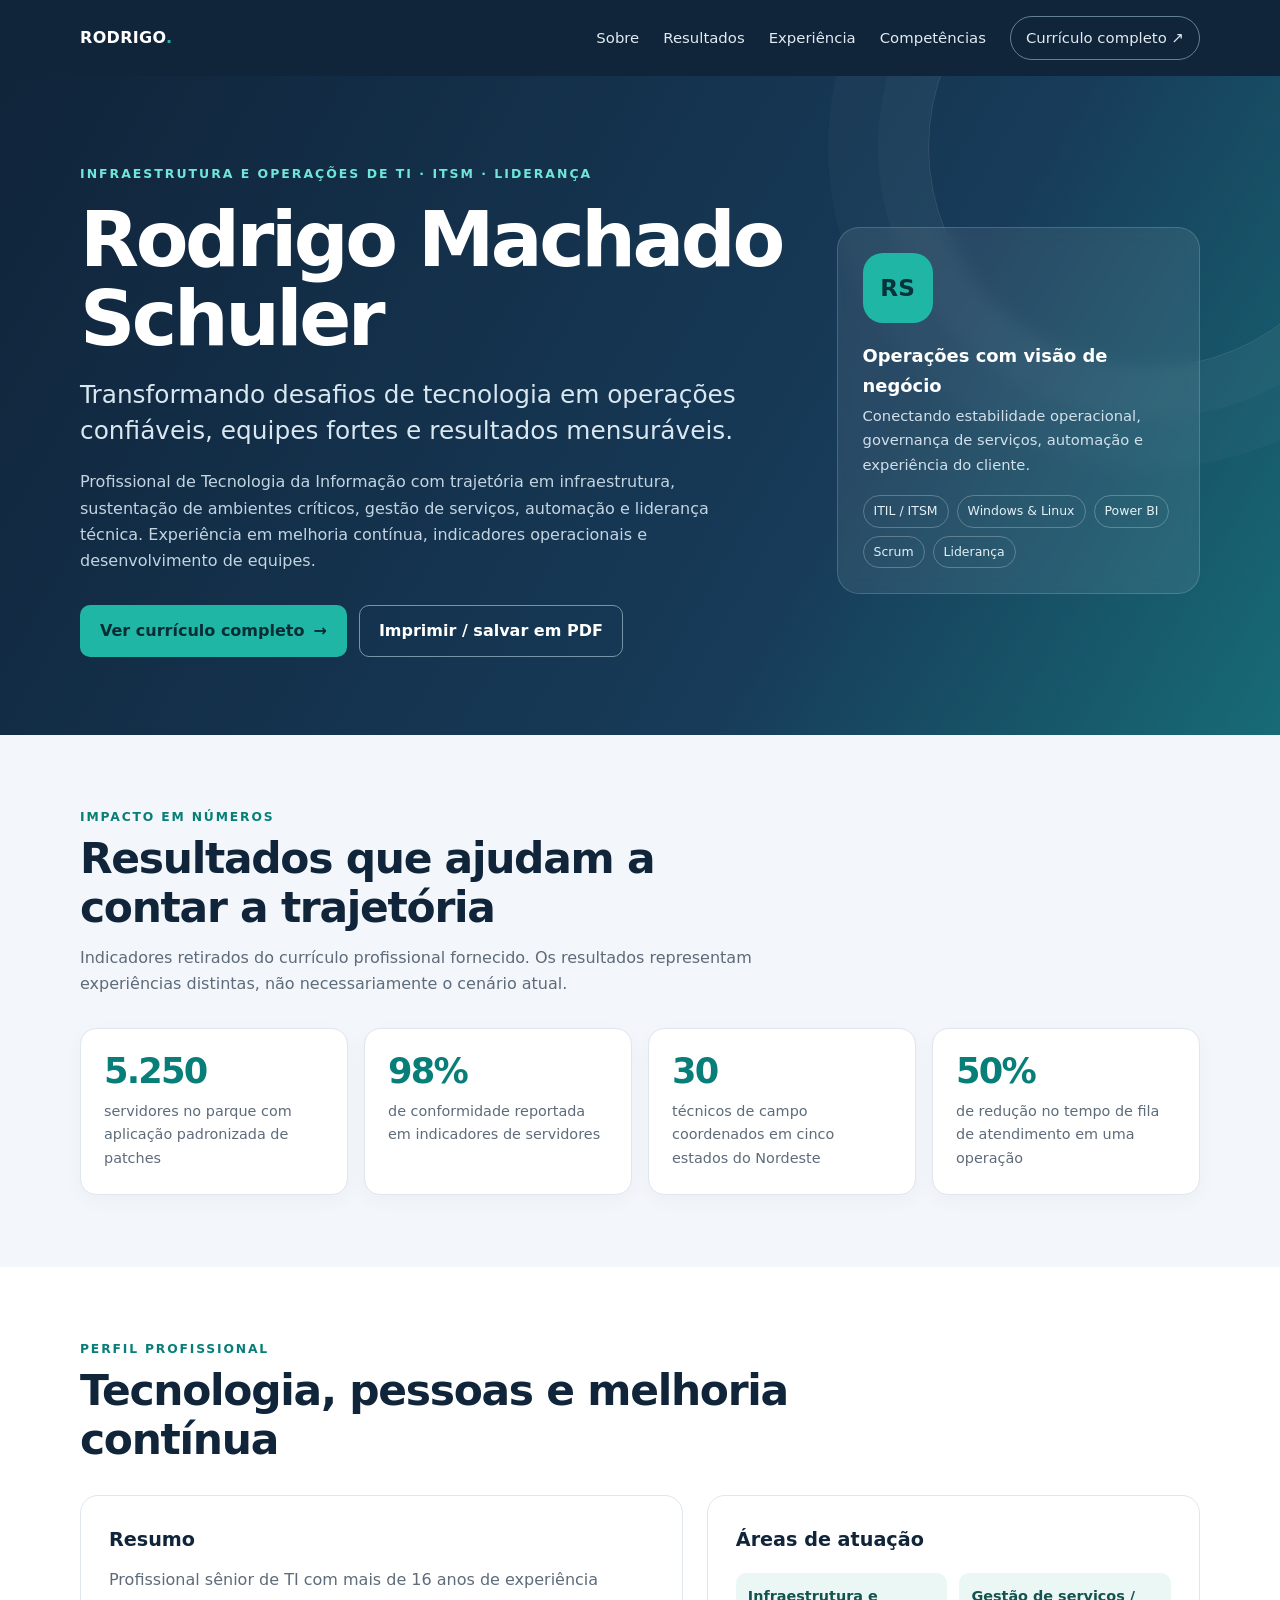
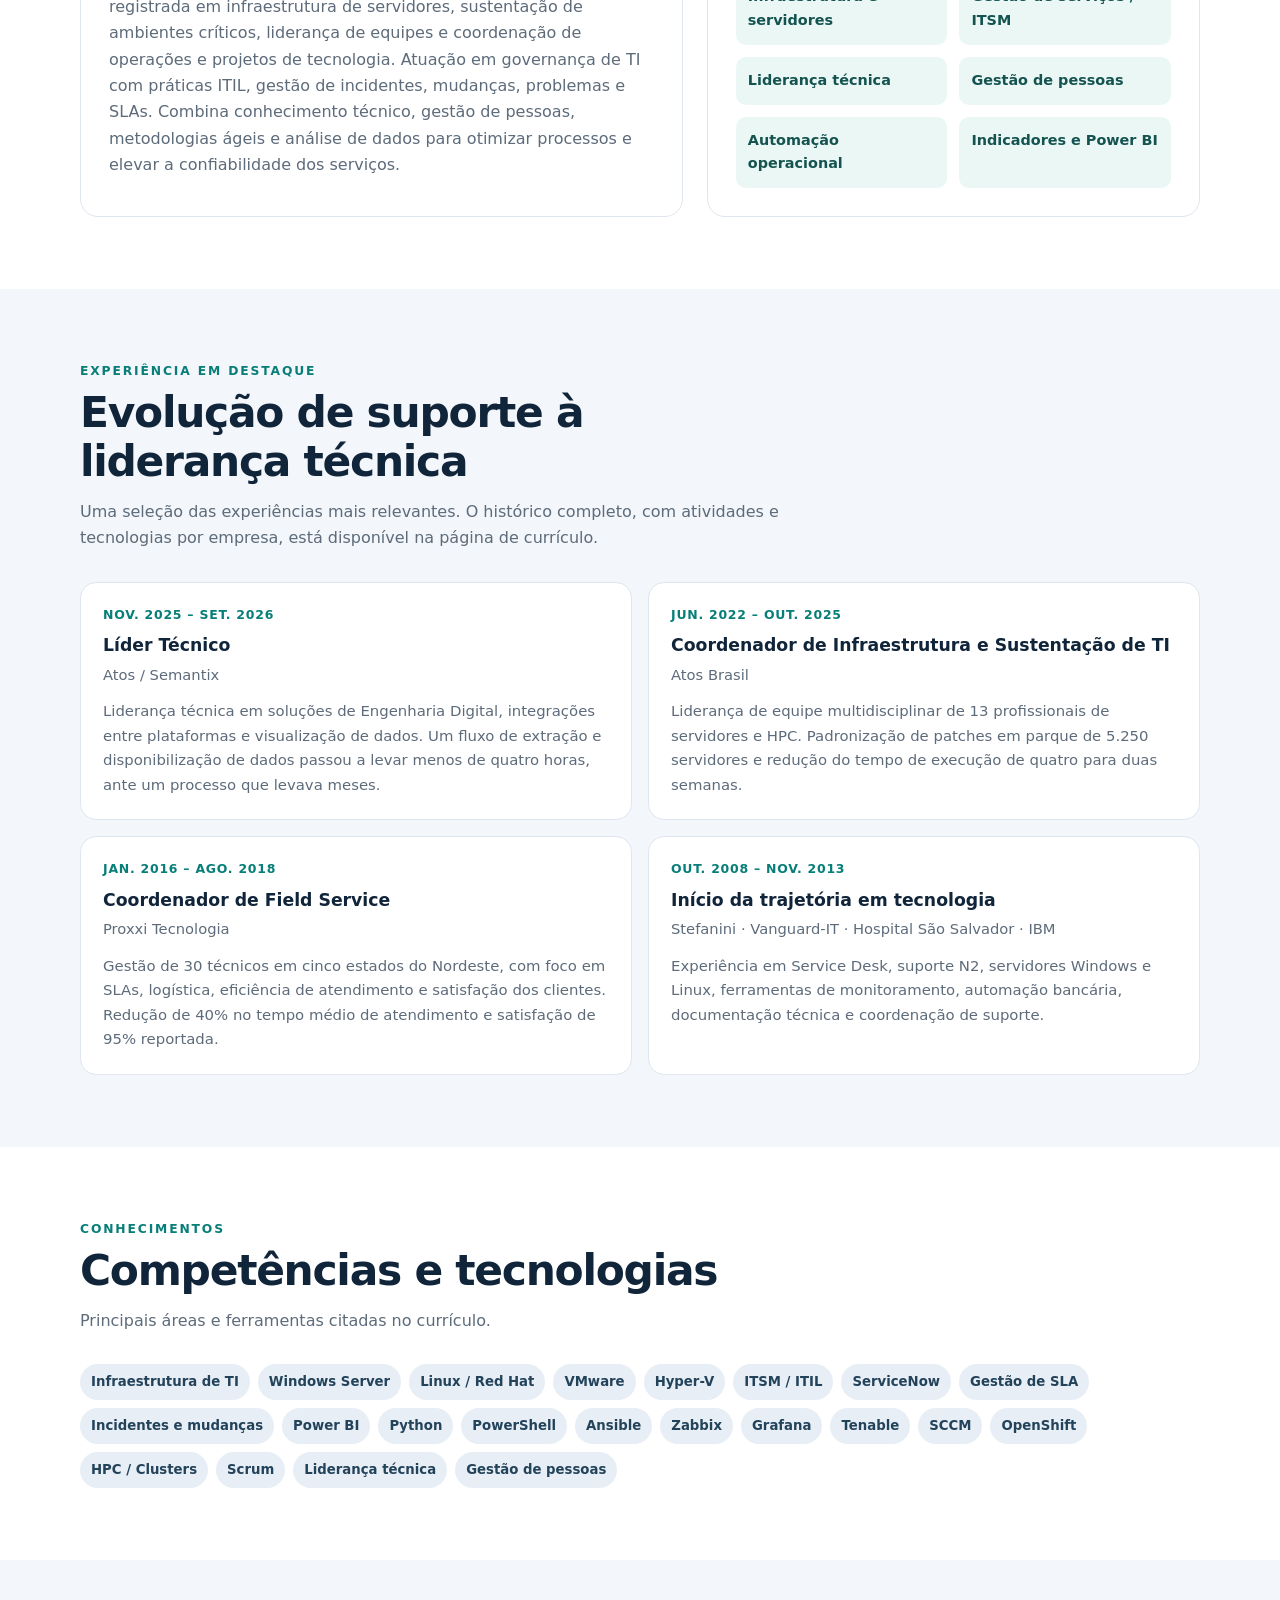
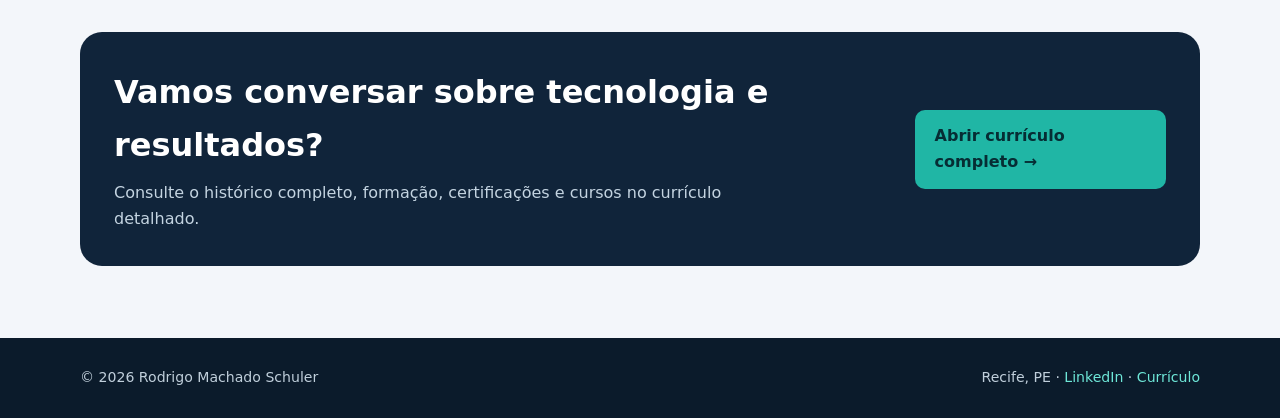
==== commit 1b96e3a2: "update" ====
--- a/index.html
+++ b/index.html
@@ -1,107 +1,145 @@
-<!doctype html>
-<html lang="pt-BR" data-lang="pt" data-theme="light">
+<!DOCTYPE html>
+<html lang="pt-BR">
 <head>
-<meta charset="utf-8">
-<meta name="viewport" content="width=device-width, initial-scale=1">
-<title>Rodrigo Machado Schuler | Infraestrutura, ITSM e Liderança Técnica</title>
-<meta name="description" content="Profissional sênior de TI com mais de 16 anos em infraestrutura de servidores, ITSM/ITIL, Power BI e liderança técnica. Currículo e portfólio profissional.">
-<meta name="author" content="Rodrigo Machado Schuler">
-<meta name="theme-color" content="#0a6e6e">
-<meta property="og:type" content="website">
-<meta property="og:title" content="Rodrigo Machado Schuler | Infraestrutura, ITSM e Liderança Técnica">
-<meta property="og:description" content="Profissional sênior de TI com mais de 16 anos em infraestrutura de servidores, ITSM/ITIL, Power BI e liderança técnica. Currículo e portfólio profissional.">
-<link rel="icon" href="favicon.svg" type="image/svg+xml">
-<script>
-(function(){try{var d=document.documentElement,q=new URLSearchParams(location.search),
-l=q.get('lang')||localStorage.getItem('lang')||((navigator.language||'pt').slice(0,2)==='en'?'en':'pt'),
-t=q.get('theme')||localStorage.getItem('theme')||(matchMedia('(prefers-color-scheme: dark)').matches?'dark':'light');
-l=l==='en'?'en':'pt';d.dataset.lang=l;d.lang=l==='en'?'en':'pt-BR';d.dataset.theme=t==='dark'?'dark':'light';}catch(x){}})();
-</script>
-<link rel="stylesheet" href="styles.css">
-<script type="application/ld+json">{"@context": "https://schema.org", "@type": "Person", "name": "Rodrigo Machado Schuler", "jobTitle": "IT Infrastructure & Operations Leader", "sameAs": ["https://www.linkedin.com/in/rmschuler/"], "address": {"@type": "PostalAddress", "addressLocality": "Recife", "addressRegion": "PE", "addressCountry": "BR"}, "knowsAbout": ["ITIL", "ITSM", "ServiceNow", "Power BI", "VMware", "Scrum", "Linux", "Windows Server"]}</script>
+  <meta charset="utf-8">
+  <meta name="viewport" content="width=device-width, initial-scale=1">
+  <meta name="description" content="Portfólio profissional de Rodrigo Machado Schuler: infraestrutura e operações de TI, ITSM, liderança técnica, automação e melhoria contínua.">
+  <meta name="theme-color" content="#10243a">
+  <meta property="og:title" content="Rodrigo Machado Schuler | Portfólio profissional">
+  <meta property="og:description" content="Infraestrutura e Operações de TI · ITSM · Liderança Técnica · Scrum">
+  <title>Rodrigo Machado Schuler | Portfólio profissional</title>
+  <style>
+    :root{--navy:#10243a;--navy2:#173b59;--teal:#20b6a5;--ink:#172536;--muted:#5d6b7a;--bg:#f3f6fa;--paper:#fff;--line:#dfe6ee;--soft:#eaf7f5;--shadow:0 18px 55px rgba(16,36,58,.10)}
+    *{box-sizing:border-box}html{scroll-behavior:smooth}body{margin:0;background:var(--bg);color:var(--ink);font:16px/1.65 Inter,ui-sans-serif,system-ui,-apple-system,BlinkMacSystemFont,"Segoe UI",sans-serif}
+    a{color:inherit;text-decoration:none}a:focus-visible,button:focus-visible{outline:3px solid var(--teal);outline-offset:4px}
+    .wrap{width:min(1120px,calc(100% - 40px));margin:auto}.topbar{background:var(--navy);color:#fff}.nav{min-height:76px;display:flex;align-items:center;justify-content:space-between;gap:24px}.brand{font-weight:800;letter-spacing:.02em}.brand span{color:var(--teal)}.navlinks{display:flex;gap:24px;align-items:center;font-size:.93rem;color:#e2eaf2}.navlinks a:hover{color:#6ee7d8}.nav-cta{border:1px solid #638097;border-radius:999px;padding:9px 15px}
+    .hero{position:relative;overflow:hidden;background:linear-gradient(120deg,var(--navy) 0%,#173b59 65%,#176b77 100%);color:#fff;padding:88px 0 78px}.hero:after{content:"";position:absolute;width:440px;height:440px;border:1px solid rgba(255,255,255,.12);border-radius:50%;right:-90px;top:-150px;box-shadow:0 0 0 50px rgba(255,255,255,.025),0 0 0 100px rgba(255,255,255,.025);pointer-events:none}
+    .hero-grid{display:grid;grid-template-columns:1.45fr .75fr;gap:54px;align-items:center;position:relative;z-index:1}.eyebrow{font-size:.78rem;font-weight:800;letter-spacing:.16em;text-transform:uppercase;color:#6ee7d8}.hero h1{font-size:clamp(2.5rem,6vw,4.8rem);line-height:1.04;letter-spacing:-.045em;margin:15px 0 18px;max-width:780px}.hero h2{font-size:clamp(1.15rem,2.4vw,1.55rem);font-weight:500;line-height:1.45;color:#d9e7f1;max-width:720px;margin:0 0 20px}.hero p{max-width:680px;color:#c4d4e1;margin:0}.actions{display:flex;flex-wrap:wrap;gap:12px;margin-top:30px}.btn{display:inline-flex;align-items:center;justify-content:center;gap:9px;padding:12px 19px;border-radius:10px;font-weight:750;border:1px solid transparent;transition:transform .18s,background .18s}.btn:hover{transform:translateY(-2px)}.btn-primary{background:var(--teal);color:#062d34}.btn-outline{border-color:#7894a8;color:white}.hero-card{background:rgba(255,255,255,.08);border:1px solid rgba(255,255,255,.16);border-radius:22px;padding:25px;backdrop-filter:blur(8px)}.hero-card .initials{width:70px;height:70px;display:grid;place-items:center;background:var(--teal);color:#08333a;border-radius:20px;font-weight:900;font-size:1.45rem;margin-bottom:18px}.hero-card h3{margin:0 0 4px;font-size:1.12rem}.hero-card p{font-size:.92rem;color:#d2e0eb}.quicklinks{display:flex;flex-wrap:wrap;gap:8px;margin-top:18px}.quicklinks span{font-size:.78rem;border:1px solid rgba(255,255,255,.25);border-radius:999px;padding:5px 10px;color:#e4f0f5}
+    section{padding:72px 0}.section-head{max-width:720px;margin-bottom:30px}.kicker{color:#087e78;font-size:.77rem;font-weight:850;letter-spacing:.15em;text-transform:uppercase}.section-head h2{font-size:clamp(1.8rem,4vw,2.65rem);line-height:1.15;letter-spacing:-.03em;margin:8px 0 12px;color:var(--navy)}.section-head p{color:var(--muted);margin:0}.stats{display:grid;grid-template-columns:repeat(4,1fr);gap:16px}.stat{background:var(--paper);border:1px solid var(--line);border-radius:16px;padding:23px;box-shadow:0 6px 20px rgba(16,36,58,.035)}.stat strong{display:block;color:#087e78;font-size:2.2rem;letter-spacing:-.05em;line-height:1.1}.stat span{display:block;color:var(--muted);font-size:.9rem;margin-top:9px}.about-grid{display:grid;grid-template-columns:1.1fr .9fr;gap:24px}.panel{background:var(--paper);border:1px solid var(--line);border-radius:18px;padding:28px}.panel h3{margin:0 0 12px;color:var(--navy);font-size:1.2rem}.panel p{margin:0;color:var(--muted)}.focus-list{display:grid;grid-template-columns:1fr 1fr;gap:12px;margin-top:18px}.focus-item{background:var(--soft);border-radius:10px;padding:12px;font-weight:700;font-size:.9rem;color:#14534f}
+    .experience-list{display:grid;grid-template-columns:1fr 1fr;gap:16px}.experience{background:var(--paper);border:1px solid var(--line);border-radius:16px;padding:22px}.experience .date{color:#087e78;font-size:.78rem;font-weight:850;letter-spacing:.06em;text-transform:uppercase}.experience h3{margin:6px 0 3px;color:var(--navy);font-size:1.08rem}.experience .company{color:var(--muted);font-size:.92rem}.experience p{color:var(--muted);font-size:.93rem;margin:12px 0 0}.pill-list{display:flex;flex-wrap:wrap;gap:8px;margin-top:22px}.pill{background:#e7eef5;color:#23435b;padding:7px 11px;border-radius:999px;font-size:.83rem;font-weight:700}
+    .cta-band{background:var(--navy);color:white;border-radius:22px;padding:34px;display:flex;align-items:center;justify-content:space-between;gap:24px}.cta-band h2{margin:0 0 8px;font-size:clamp(1.5rem,3vw,2rem)}.cta-band p{margin:0;color:#c4d4e1;max-width:650px}.footer{background:#0b1b2b;color:#c0cfdb;padding:28px 0;font-size:.88rem}.footer-inner{display:flex;justify-content:space-between;gap:16px;flex-wrap:wrap}.footer a{color:#6ee7d8}
+    @media(max-width:800px){.hero-grid,.about-grid{grid-template-columns:1fr}.hero{padding:65px 0}.hero-card{max-width:480px}.stats{grid-template-columns:repeat(2,1fr)}.experience-list{grid-template-columns:1fr}.nav{padding:15px 0;align-items:flex-start;flex-direction:column}.navlinks{flex-wrap:wrap;gap:14px}.cta-band{align-items:flex-start;flex-direction:column}}
+    @media(max-width:480px){.wrap{width:min(100% - 28px,1120px)}section{padding:52px 0}.stats{gap:10px}.stat{padding:16px}.stat strong{font-size:1.8rem}.focus-list{grid-template-columns:1fr}.panel{padding:21px}.hero h1{font-size:2.55rem}}
+    @media(prefers-reduced-motion:reduce){html{scroll-behavior:auto}*,*:before,*:after{transition:none!important}}
+  </style>
 </head>
-<body data-title-pt="Rodrigo Machado Schuler | Infraestrutura, ITSM e Liderança Técnica" data-title-en="Rodrigo Machado Schuler | Infrastructure, ITSM &amp; Technical Leadership">
-<a class="skip" href="#main"><span lang="pt">Ir para o conteúdo</span><span lang="en">Skip to content</span></a>
-<header class="site-header no-print">
-  <div class="wrap bar">
-    <a class="brand" href="#topo" aria-label="Rodrigo Machado Schuler"><span class="mono">RS</span><span class="brand-name">Rodrigo Machado Schuler</span></a>
-    <nav aria-label="Principal">
-      <a href="#resultados"><span lang="pt">Resultados</span><span lang="en">Highlights</span></a>
-      <a href="#sobre"><span lang="pt">Sobre</span><span lang="en">About</span></a>
-      <a href="#competencias"><span lang="pt">Competências</span><span lang="en">Skills</span></a>
-      <a href="#trajetoria"><span lang="pt">Trajetória</span><span lang="en">Career</span></a>
-      <a href="#contato"><span lang="pt">Contato</span><span lang="en">Contact</span></a>
-    </nav>
-    <div class="toggles no-print">
-  <button type="button" id="lang-toggle" class="icon-btn" aria-label="Alternar idioma / Switch language"><span lang="pt">EN</span><span lang="en">PT</span></button>
-  <button type="button" id="theme-toggle" class="icon-btn" aria-label="Alternar tema claro/escuro / Toggle light/dark theme"><svg width="16" height="16" viewBox="0 0 16 16" aria-hidden="true"><circle cx="8" cy="8" r="6.5" fill="none" stroke="currentColor" stroke-width="1.5"/><path d="M8 1.5a6.5 6.5 0 0 1 0 13z" fill="currentColor"/></svg></button>
-</div>
-  </div>
-</header>
-<main id="main">
-<section class="hero" id="topo">
-  <div class="wrap">
-    <p class="eyebrow"><span lang="pt">Recife, PE – Brasil</span><span lang="en">Recife, PE – Brazil</span></p>
-    <h1>Rodrigo Machado Schuler</h1>
-    <p class="headline"><span lang="pt">Coordenação de Infraestrutura e Sustentação de TI | ITSM | Liderança Técnica | Scrum | ITIL</span><span lang="en">IT Infrastructure &amp; Support Coordination | ITSM | Technical Leadership | Scrum | ITIL</span></p>
-    <p class="lead"><span lang="pt">Líder técnico em infraestrutura, ITSM e dados: transformo desafios técnicos em resultados estratégicos para operações críticas.</span><span lang="en">Technical leader in infrastructure, ITSM and data: I turn technical challenges into strategic results for mission-critical operations.</span></p>
-    <div class="cta">
-      <a class="btn btn-primary" lang="pt" href="curriculo.html">Ver currículo completo</a>
-      <a class="btn btn-primary" lang="en" href="curriculo.html">View full résumé</a>
-      <a lang="pt" class="btn btn-ghost" href="curriculo-rodrigo-schuler-pt.pdf" download>Baixar PDF</a><a lang="en" class="btn btn-ghost" href="curriculo-rodrigo-schuler-en.pdf" download>Download PDF</a>
-      <a class="btn btn-ghost" href="https://www.linkedin.com/in/rmschuler/" rel="me noopener" target="_blank">LinkedIn</a>
+<body>
+  <header class="topbar">
+    <div class="wrap nav">
+      <a class="brand" href="./" aria-label="Página inicial">RODRIGO<span>.</span></a>
+      <nav class="navlinks" aria-label="Navegação principal">
+        <a href="#sobre">Sobre</a><a href="#resultados">Resultados</a><a href="#experiencia">Experiência</a><a href="#competencias">Competências</a>
+        <a class="nav-cta" href="curriculo.html">Currículo completo ↗</a>
+      </nav>
     </div>
-  </div>
-</section>
-<section class="section" id="resultados">
-  <div class="wrap">
-    <h2><span lang="pt">Resultados em números</span><span lang="en">Results in numbers</span></h2>
-    <ul class="tiles"><li class="tile"><span lang="pt" class="num">16+</span><span lang="en" class="num">16+</span><span lang="pt" class="lbl">anos de experiência em TI</span><span lang="en" class="lbl">years of IT experience</span></li><li class="tile"><span lang="pt" class="num">5.250</span><span lang="en" class="num">5,250</span><span lang="pt" class="lbl">servidores com patching em metade do tempo (4 → 2 semanas)</span><span lang="en" class="lbl">servers patched in half the time (4 → 2 weeks)</span></li><li class="tile"><span lang="pt" class="num">98%</span><span lang="en" class="num">98%</span><span lang="pt" class="lbl">de conformidade de servidores reportada</span><span lang="en" class="lbl">reported server compliance</span></li><li class="tile"><span lang="pt" class="num">100%</span><span lang="en" class="num">100%</span><span lang="pt" class="lbl">de cumprimento de SLA</span><span lang="en" class="lbl">SLA compliance</span></li><li class="tile"><span lang="pt" class="num">−50%</span><span lang="en" class="num">−50%</span><span lang="pt" class="lbl">no tempo de fila de chamados</span><span lang="en" class="lbl">in ticket queue time</span></li><li class="tile"><span lang="pt" class="num">&lt; 4 h</span><span lang="en" class="num">&lt; 4 h</span><span lang="pt" class="lbl">para disponibilizar dados (antes: meses)</span><span lang="en" class="lbl">to deliver data (previously: months)</span></li></ul>
-  </div>
-</section>
-<section class="section alt" id="sobre">
-  <div class="wrap narrow">
-    <h2><span lang="pt">Sobre</span><span lang="en">About</span></h2>
-    <p lang="pt">Com mais de 16 anos de trajetória na área de Tecnologia da Informação em grandes multinacionais, construí minha carreira combinando uma sólida base técnica em infraestrutura de servidores com a liderança estratégica de equipes e gestão de operações críticas.</p><p lang="en">With over 16 years in the Information Technology field at large multinational companies, I built my career combining a solid technical foundation in server infrastructure with strategic team leadership and management of critical operations.</p><p lang="pt">Minha jornada evoluiu organicamente da administração prática de sistemas operacionais (Windows Server, Linux, Mainframe e Virtualização) para a gestão da governança de serviços de TI (ITSM/ITIL). Tenho ampla experiência na liderança de equipes multidisciplinares de infraestrutura (Servidores, HPC, Suporte N2/N3 e Field Service), focando no desenvolvimento de pessoas, no acompanhamento rigoroso de SLAs e na otimização de custos operacionais.</p><p lang="en">My journey evolved organically from hands-on administration of operating systems (Windows Server, Linux, Mainframe and Virtualization) to IT service governance management (ITSM/ITIL). I have broad experience leading multidisciplinary infrastructure teams (Servers, HPC, L2/L3 Support and Field Service), focused on people development, strict SLA tracking and operational cost optimization.</p><p lang="pt">Nos últimos anos, expandi minha atuação para a Coordenação de Projetos de TI (com forte apoio de metodologias ágeis como Scrum e Kanban) e incorporei a Inteligência de Dados ao meu dia a dia de gestão, desenvolvendo painéis executivos em Power BI e automações com Power Automate para tomada de decisão baseada em indicadores reais.</p><p lang="en">In recent years, I expanded my scope to IT Project Coordination (strongly supported by agile methodologies such as Scrum and Kanban) and brought Data Intelligence into my daily management, building executive dashboards in Power BI and automations with Power Automate for decision-making based on real indicators.</p>
-  </div>
-</section>
-<section class="section" id="competencias">
-  <div class="wrap">
-    <h2><span lang="pt">Competências</span><span lang="en">Skills</span></h2>
-    <div class="cards"><article class="card"><h3><span lang="pt">Infraestrutura &amp; Operações</span><span lang="en">Infrastructure &amp; Operations</span></h3><ul class="checks"><li><span lang="pt">Gestão de infraestrutura e operações de TI</span><span lang="en">IT infrastructure and operations management</span></li><li><span lang="pt">Administração e sustentação de servidores Windows e Linux</span><span lang="en">Windows and Linux server administration and support</span></li><li><span lang="pt">Virtualização: VMware e Hyper-V</span><span lang="en">Virtualization: VMware and Hyper-V</span></li><li><span lang="pt">Ambientes HPC e clusters</span><span lang="en">HPC environments and clusters</span></li><li><span lang="pt">SCCM, OpenShift e Tenable</span><span lang="en">SCCM, OpenShift and Tenable</span></li></ul></article><article class="card"><h3><span lang="pt">ITSM &amp; Governança</span><span lang="en">ITSM &amp; Governance</span></h3><ul class="checks"><li><span lang="pt">ITSM / ITIL e ServiceNow</span><span lang="en">ITSM / ITIL and ServiceNow</span></li><li><span lang="pt">Gestão de incidentes, mudanças e problemas</span><span lang="en">Incident, change and problem management</span></li><li><span lang="pt">Gestão de SLA, indicadores e relatórios operacionais</span><span lang="en">SLA, KPI and operational reporting management</span></li><li><span lang="pt">Gestão de vulnerabilidades, patches e conformidade</span><span lang="en">Vulnerability, patch and compliance management</span></li><li><span lang="pt">Documentação técnica e base de conhecimento</span><span lang="en">Technical documentation and knowledge base</span></li><li><span lang="pt">Jira e gestão de ativos</span><span lang="en">Jira and asset management</span></li></ul></article><article class="card"><h3><span lang="pt">Dados &amp; Monitoramento</span><span lang="en">Data &amp; Monitoring</span></h3><ul class="checks"><li><span lang="pt">Power BI: dashboards e visualização de indicadores</span><span lang="en">Power BI: dashboards and KPI visualization</span></li><li><span lang="pt">Monitoramento: Zabbix e Grafana</span><span lang="en">Monitoring: Zabbix and Grafana</span></li></ul></article><article class="card"><h3><span lang="pt">Liderança &amp; Agilidade</span><span lang="en">Leadership &amp; Agility</span></h3><ul class="checks"><li><span lang="pt">Liderança técnica, desenvolvimento de equipes e feedback</span><span lang="en">Technical leadership, team development and feedback</span></li><li><span lang="pt">Coordenação de operação e suporte</span><span lang="en">Operations and support coordination</span></li><li><span lang="pt">Scrum, metodologias ágeis e facilitação de cerimônias</span><span lang="en">Scrum, agile methodologies and ceremony facilitation</span></li></ul></article></div>
-  </div>
-</section>
-<section class="section alt" id="trajetoria">
-  <div class="wrap narrow">
-    <h2><span lang="pt">Trajetória profissional</span><span lang="en">Career path</span></h2>
-    <ol class="timeline"><li lang="pt"><time>nov/2025 – set/2026</time><h3>Líder Técnico <span class="at">· Atos / Semantix</span></h3><p>Dados de engenharia digital disponíveis em menos de 4 horas (antes: meses).</p></li><li lang="en"><time>Nov 2025 – Sep 2026</time><h3>Technical Lead <span class="at">· Atos / Semantix</span></h3><p>Digital engineering data available in under 4 hours (previously months).</p></li><li lang="pt"><time>jun/2022 – out/2025</time><h3>Coordenador de Infraestrutura e Sustentação de TI <span class="at">· Atos Brasil</span></h3><p>13 pessoas lideradas, 5.250 servidores, 100% de SLA e patching em metade do tempo.</p></li><li lang="en"><time>Jun 2022 – Oct 2025</time><h3>IT Infrastructure and Support Coordinator <span class="at">· Atos Brasil</span></h3><p>Led 13 people, 5,250 servers, 100% SLA and patching in half the time.</p></li><li lang="pt"><time>jan/2022 – jun/2022</time><h3>Analista de Suporte a Aplicações Sênior <span class="at">· Atos Brasil</span></h3><p>Nuvem privada, Domino/Notes, Zabbix/Grafana e vulnerabilidades com Tenable.</p></li><li lang="en"><time>Jan 2022 – Jun 2022</time><h3>Senior Application Support Analyst <span class="at">· Atos Brasil</span></h3><p>Private cloud, Domino/Notes, Zabbix/Grafana and vulnerability management with Tenable.</p></li><li lang="pt"><time>ago/2018 – dez/2021</time><h3>Analista de Suporte N2 <span class="at">· Proxxi Tecnologia</span></h3><p>Servidores Windows/Linux, TEF e administração da base de conhecimento.</p></li><li lang="en"><time>Aug 2018 – Dec 2021</time><h3>L2 Support Analyst <span class="at">· Proxxi Tecnologia</span></h3><p>Windows/Linux servers, TEF and knowledge-base administration.</p></li><li lang="pt"><time>jan/2016 – ago/2018</time><h3>Coordenador Field Service <span class="at">· Proxxi Tecnologia</span></h3><p>30 técnicos em 5 estados, 95% de satisfação e −40% no tempo médio de atendimento.</p></li><li lang="en"><time>Jan 2016 – Aug 2018</time><h3>Field Service Coordinator <span class="at">· Proxxi Tecnologia</span></h3><p>30 technicians across 5 states, 95% satisfaction and −40% average handling time.</p></li><li lang="pt"><time>nov/2013 – dez/2015</time><h3>Analista de Infraestrutura Pleno <span class="at">· Capgemini Consulting, Technology Outsourcing</span></h3><p>Windows Server, Active Directory, VMware/Hyper-V e serviços de rede corporativa.</p></li><li lang="en"><time>Nov 2013 – Dec 2015</time><h3>Mid-level Infrastructure Analyst <span class="at">· Capgemini Consulting, Technology Outsourcing</span></h3><p>Windows Server, Active Directory, VMware/Hyper-V and corporate network services.</p></li><li lang="pt"><time>mar/2011 – nov/2013</time><h3>Especialista de Serviços Global Júnior <span class="at">· IBM Brasil</span></h3><p>Automação bancária Santander e rollout de transição Banco Real → Santander.</p></li><li lang="en"><time>Mar 2011 – Nov 2013</time><h3>Junior Global Services Specialist <span class="at">· IBM Brasil</span></h3><p>Santander banking automation and Banco Real → Santander transition rollout.</p></li><li lang="pt"><time>nov/2010 – mar/2011</time><h3>Coordenador de Suporte de TI <span class="at">· Hospital São Salvador</span></h3><p>Equipe de 3 profissionais, modernização de servidores e alta disponibilidade.</p></li><li lang="en"><time>Nov 2010 – Mar 2011</time><h3>IT Support Coordinator <span class="at">· Hospital São Salvador</span></h3><p>Team of 3, server modernization and high availability.</p></li><li lang="pt"><time>ago/2010 – nov/2010</time><h3>Analista de Suporte Júnior – Suporte TSM <span class="at">· Vanguard-IT Solution</span></h3><p>Suporte com IBM TSM/ITM e servidores físicos e virtuais em VMware.</p></li><li lang="en"><time>Aug 2010 – Nov 2010</time><h3>Junior Support Analyst – TSM Support <span class="at">· Vanguard-IT Solution</span></h3><p>Support with IBM TSM/ITM and physical and virtual servers on VMware.</p></li><li lang="pt"><time>out/2008 – set/2010</time><h3>Técnico de Suporte Nível 2 – Service Desk <span class="at">· Stefanini IT Solutions</span></h3><p>Service Desk N2, gestão de incidentes e manutenção de desktops e notebooks.</p></li><li lang="en"><time>Oct 2008 – Sep 2010</time><h3>Level 2 Support Technician – Service Desk <span class="at">· Stefanini IT Solutions</span></h3><p>Level 2 Service Desk, incident management and desktop/laptop maintenance.</p></li></ol>
-    <p class="more"><a lang="pt" href="curriculo.html">Ver detalhes no currículo completo →</a><a lang="en" href="curriculo.html">See details in the full résumé →</a></p>
-  </div>
-</section>
-<section class="section" id="certificacoes">
-  <div class="wrap narrow">
-    <h2><span lang="pt">Certificações e badges</span><span lang="en">Certifications &amp; badges</span></h2>
-    <ul class="checks"><li><span lang="pt">Certified ScrumMaster (CSM) – Scrum Alliance, 2025</span><span lang="en">Certified ScrumMaster (CSM) – Scrum Alliance, 2025</span></li><li><span lang="pt">L2M – License to Manager – Atos Brasil, 2024</span><span lang="en">L2M – License to Manager – Atos Brasil, 2024</span></li><li><span lang="pt">ITIL V2 – IT Service Management Foundation, 2010</span><span lang="en">ITIL V2 – IT Service Management Foundation, 2010</span></li><li><span lang="pt">Microsoft Certified Professional Specialist (MCPS) – Windows Server 2012, 2015</span><span lang="en">Microsoft Certified Professional Specialist (MCPS) – Windows Server 2012, 2015</span></li></ul>
-    <p class="more"><a lang="pt" href="curriculo.html#certificacoes">Ver detalhes no currículo completo →</a><a lang="en" href="curriculo.html#certificacoes">See details in the full résumé →</a></p>
-  </div>
-</section>
-<section class="section contact" id="contato">
-  <div class="wrap narrow center">
-    <h2><span lang="pt">Vamos conversar?</span><span lang="en">Let&#x27;s talk?</span></h2>
-    <p><span lang="pt">Aberto a conversas sobre infraestrutura, ITSM, dados e liderança técnica.</span><span lang="en">Open to conversations about infrastructure, ITSM, data and technical leadership.</span></p>
-    <div class="cta center">
-      <a class="btn btn-primary" href="mailto:rmschuler@gmail.com">rmschuler@gmail.com</a>
-      <a class="btn btn-ghost" href="https://wa.me/5581996181436" rel="noopener" target="_blank">WhatsApp · 81 99618-1436</a>
-      <a class="btn btn-ghost" href="https://www.linkedin.com/in/rmschuler/" rel="me noopener" target="_blank">LinkedIn</a>
+  </header>
+
+  <main>
+    <section class="hero">
+      <div class="wrap hero-grid">
+        <div>
+          <div class="eyebrow">Infraestrutura e Operações de TI · ITSM · Liderança</div>
+          <h1>Rodrigo Machado Schuler</h1>
+          <h2>Transformando desafios de tecnologia em operações confiáveis, equipes fortes e resultados mensuráveis.</h2>
+          <p>Profissional de Tecnologia da Informação com trajetória em infraestrutura, sustentação de ambientes críticos, gestão de serviços, automação e liderança técnica. Experiência em melhoria contínua, indicadores operacionais e desenvolvimento de equipes.</p>
+          <div class="actions">
+            <a class="btn btn-primary" href="curriculo.html">Ver currículo completo <span aria-hidden="true">→</span></a>
+            <a class="btn btn-outline" href="curriculo.html#print">Imprimir / salvar em PDF</a>
+          </div>
+        </div>
+        <aside class="hero-card" aria-label="Resumo profissional">
+          <div class="initials" aria-hidden="true">RS</div>
+          <h3>Operações com visão de negócio</h3>
+          <p>Conectando estabilidade operacional, governança de serviços, automação e experiência do cliente.</p>
+          <div class="quicklinks"><span>ITIL / ITSM</span><span>Windows & Linux</span><span>Power BI</span><span>Scrum</span><span>Liderança</span></div>
+        </aside>
+      </div>
+    </section>
+
+    <section id="resultados">
+      <div class="wrap">
+        <div class="section-head">
+          <div class="kicker">Impacto em números</div>
+          <h2>Resultados que ajudam a contar a trajetória</h2>
+          <p>Indicadores retirados do currículo profissional fornecido. Os resultados representam experiências distintas, não necessariamente o cenário atual.</p>
+        </div>
+        <div class="stats">
+          <article class="stat"><strong>5.250</strong><span>servidores no parque com aplicação padronizada de patches</span></article>
+          <article class="stat"><strong>98%</strong><span>de conformidade reportada em indicadores de servidores</span></article>
+          <article class="stat"><strong>30</strong><span>técnicos de campo coordenados em cinco estados do Nordeste</span></article>
+          <article class="stat"><strong>50%</strong><span>de redução no tempo de fila de atendimento em uma operação</span></article>
+        </div>
+      </div>
+    </section>
+
+    <section id="sobre" style="background:#fff">
+      <div class="wrap">
+        <div class="section-head">
+          <div class="kicker">Perfil profissional</div>
+          <h2>Tecnologia, pessoas e melhoria contínua</h2>
+        </div>
+        <div class="about-grid">
+          <article class="panel">
+            <h3>Resumo</h3>
+            <p>Profissional sênior de TI com mais de 16 anos de experiência registrada em infraestrutura de servidores, sustentação de ambientes críticos, liderança de equipes e coordenação de operações e projetos de tecnologia. Atuação em governança de TI com práticas ITIL, gestão de incidentes, mudanças, problemas e SLAs. Combina conhecimento técnico, gestão de pessoas, metodologias ágeis e análise de dados para otimizar processos e elevar a confiabilidade dos serviços.</p>
+          </article>
+          <article class="panel">
+            <h3>Áreas de atuação</h3>
+            <div class="focus-list">
+              <div class="focus-item">Infraestrutura e servidores</div><div class="focus-item">Gestão de serviços / ITSM</div>
+              <div class="focus-item">Liderança técnica</div><div class="focus-item">Gestão de pessoas</div>
+              <div class="focus-item">Automação operacional</div><div class="focus-item">Indicadores e Power BI</div>
+            </div>
+          </article>
+        </div>
+      </div>
+    </section>
+
+    <section id="experiencia">
+      <div class="wrap">
+        <div class="section-head">
+          <div class="kicker">Experiência em destaque</div>
+          <h2>Evolução de suporte à liderança técnica</h2>
+          <p>Uma seleção das experiências mais relevantes. O histórico completo, com atividades e tecnologias por empresa, está disponível na página de currículo.</p>
+        </div>
+        <div class="experience-list">
+          <article class="experience"><div class="date">Nov. 2025 – Set. 2026</div><h3>Líder Técnico</h3><div class="company">Atos / Semantix</div><p>Liderança técnica em soluções de Engenharia Digital, integrações entre plataformas e visualização de dados. Um fluxo de extração e disponibilização de dados passou a levar menos de quatro horas, ante um processo que levava meses.</p></article>
+          <article class="experience"><div class="date">Jun. 2022 – Out. 2025</div><h3>Coordenador de Infraestrutura e Sustentação de TI</h3><div class="company">Atos Brasil</div><p>Liderança de equipe multidisciplinar de 13 profissionais de servidores e HPC. Padronização de patches em parque de 5.250 servidores e redução do tempo de execução de quatro para duas semanas.</p></article>
+          <article class="experience"><div class="date">Jan. 2016 – Ago. 2018</div><h3>Coordenador de Field Service</h3><div class="company">Proxxi Tecnologia</div><p>Gestão de 30 técnicos em cinco estados do Nordeste, com foco em SLAs, logística, eficiência de atendimento e satisfação dos clientes. Redução de 40% no tempo médio de atendimento e satisfação de 95% reportada.</p></article>
+          <article class="experience"><div class="date">Out. 2008 – Nov. 2013</div><h3>Início da trajetória em tecnologia</h3><div class="company">Stefanini · Vanguard-IT · Hospital São Salvador · IBM</div><p>Experiência em Service Desk, suporte N2, servidores Windows e Linux, ferramentas de monitoramento, automação bancária, documentação técnica e coordenação de suporte.</p></article>
+        </div>
+      </div>
+    </section>
+
+    <section id="competencias" style="background:#fff">
+      <div class="wrap">
+        <div class="section-head">
+          <div class="kicker">Conhecimentos</div>
+          <h2>Competências e tecnologias</h2>
+          <p>Principais áreas e ferramentas citadas no currículo.</p>
+        </div>
+        <div class="pill-list">
+          <span class="pill">Infraestrutura de TI</span><span class="pill">Windows Server</span><span class="pill">Linux / Red Hat</span><span class="pill">VMware</span><span class="pill">Hyper-V</span><span class="pill">ITSM / ITIL</span><span class="pill">ServiceNow</span><span class="pill">Gestão de SLA</span><span class="pill">Incidentes e mudanças</span><span class="pill">Power BI</span><span class="pill">Python</span><span class="pill">PowerShell</span><span class="pill">Ansible</span><span class="pill">Zabbix</span><span class="pill">Grafana</span><span class="pill">Tenable</span><span class="pill">SCCM</span><span class="pill">OpenShift</span><span class="pill">HPC / Clusters</span><span class="pill">Scrum</span><span class="pill">Liderança técnica</span><span class="pill">Gestão de pessoas</span>
+        </div>
+      </div>
+    </section>
+
+    <section>
+      <div class="wrap">
+        <div class="cta-band">
+          <div><h2>Vamos conversar sobre tecnologia e resultados?</h2><p>Consulte o histórico completo, formação, certificações e cursos no currículo detalhado.</p></div>
+          <a class="btn btn-primary" href="curriculo.html">Abrir currículo completo →</a>
+        </div>
+      </div>
+    </section>
+  </main>
+
+  <footer class="footer">
+    <div class="wrap footer-inner">
+      <span>© <span id="year"></span> Rodrigo Machado Schuler</span>
+      <span>Recife, PE · <a href="https://www.linkedin.com/in/rmschuler/" target="_blank" rel="noopener noreferrer">LinkedIn</a> · <a href="curriculo.html">Currículo</a></span>
     </div>
-  </div>
-</section>
-</main>
-<footer class="site-footer">
-  <div class="wrap">
-    <p>© 2026 Rodrigo Machado Schuler · <span lang="pt">Feito com HTML, CSS e JavaScript puros · Publicado com GitHub Pages</span><span lang="en">Built with plain HTML, CSS and JavaScript · Published with GitHub Pages</span></p>
-  </div>
-</footer>
-<script src="app.js" defer></script>
+  </footer>
+  <script>document.getElementById("year").textContent = new Date().getFullYear();</script>
 </body>
 </html>
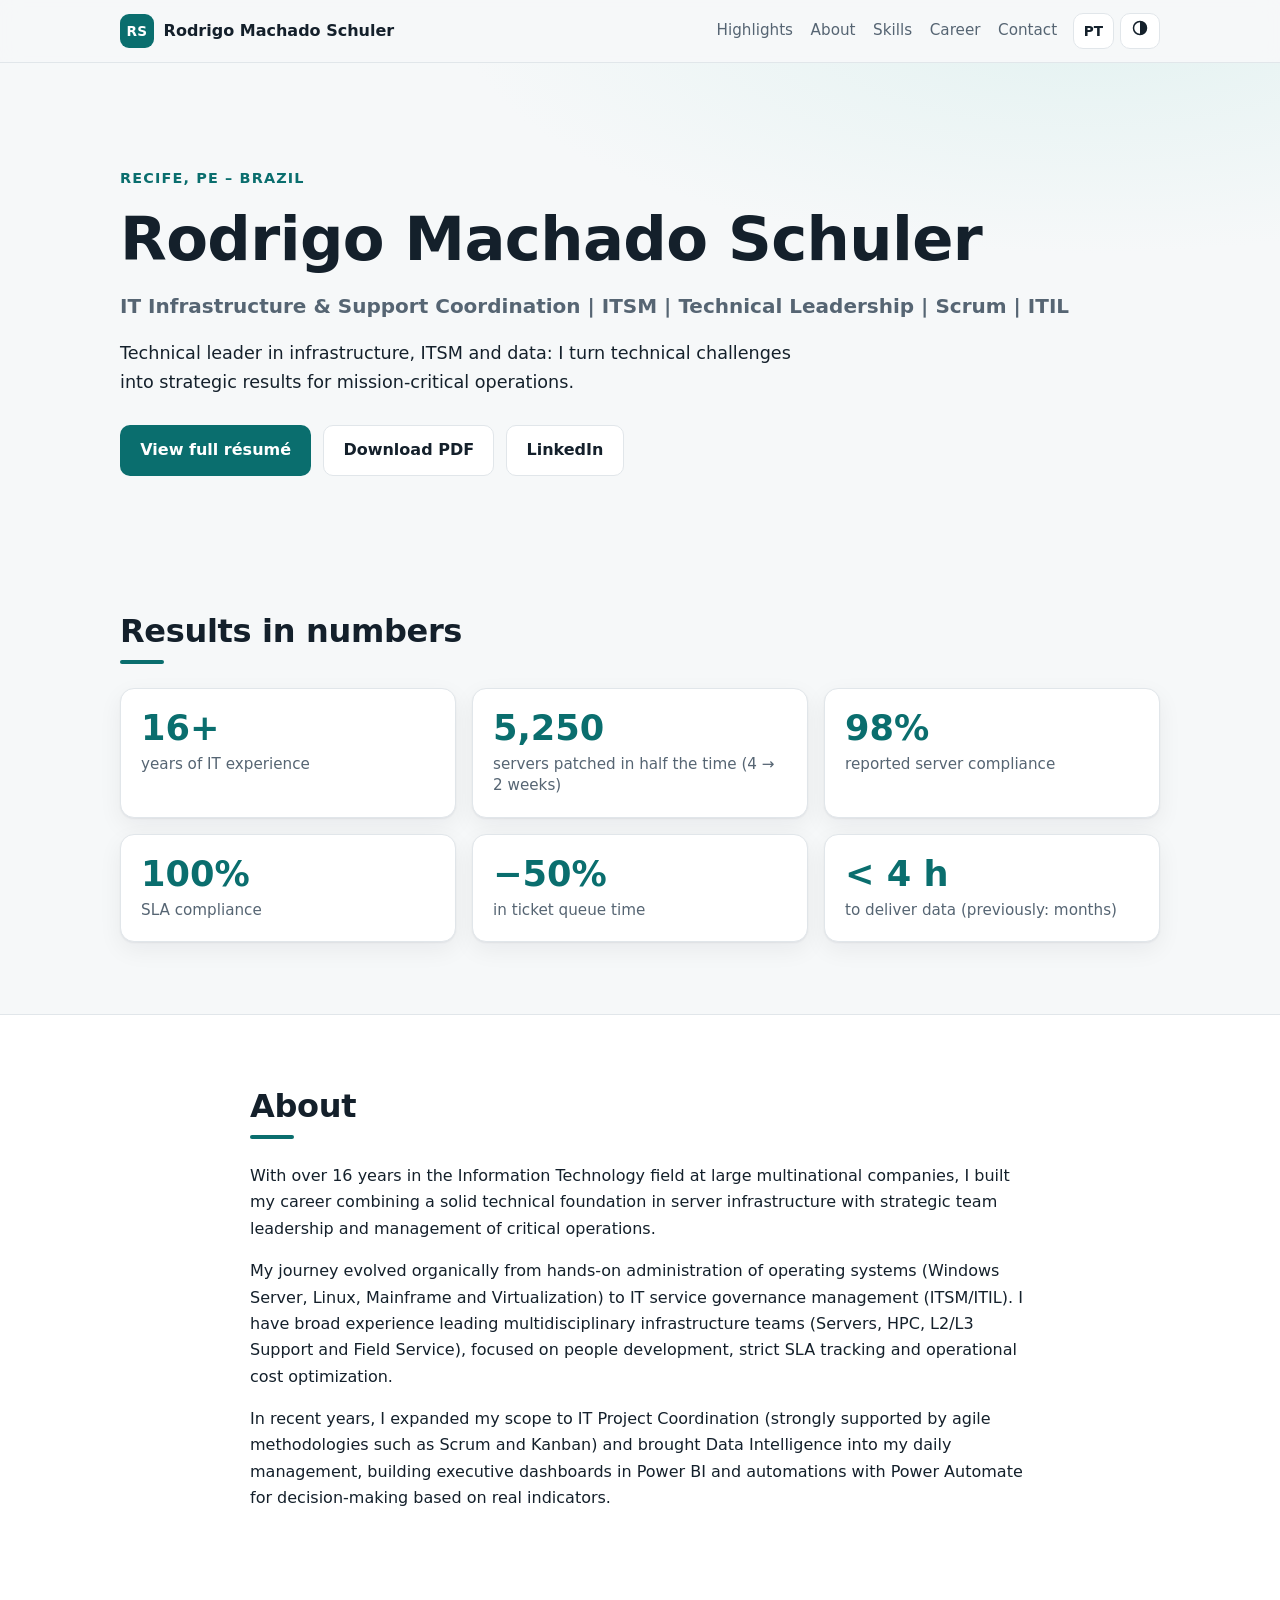
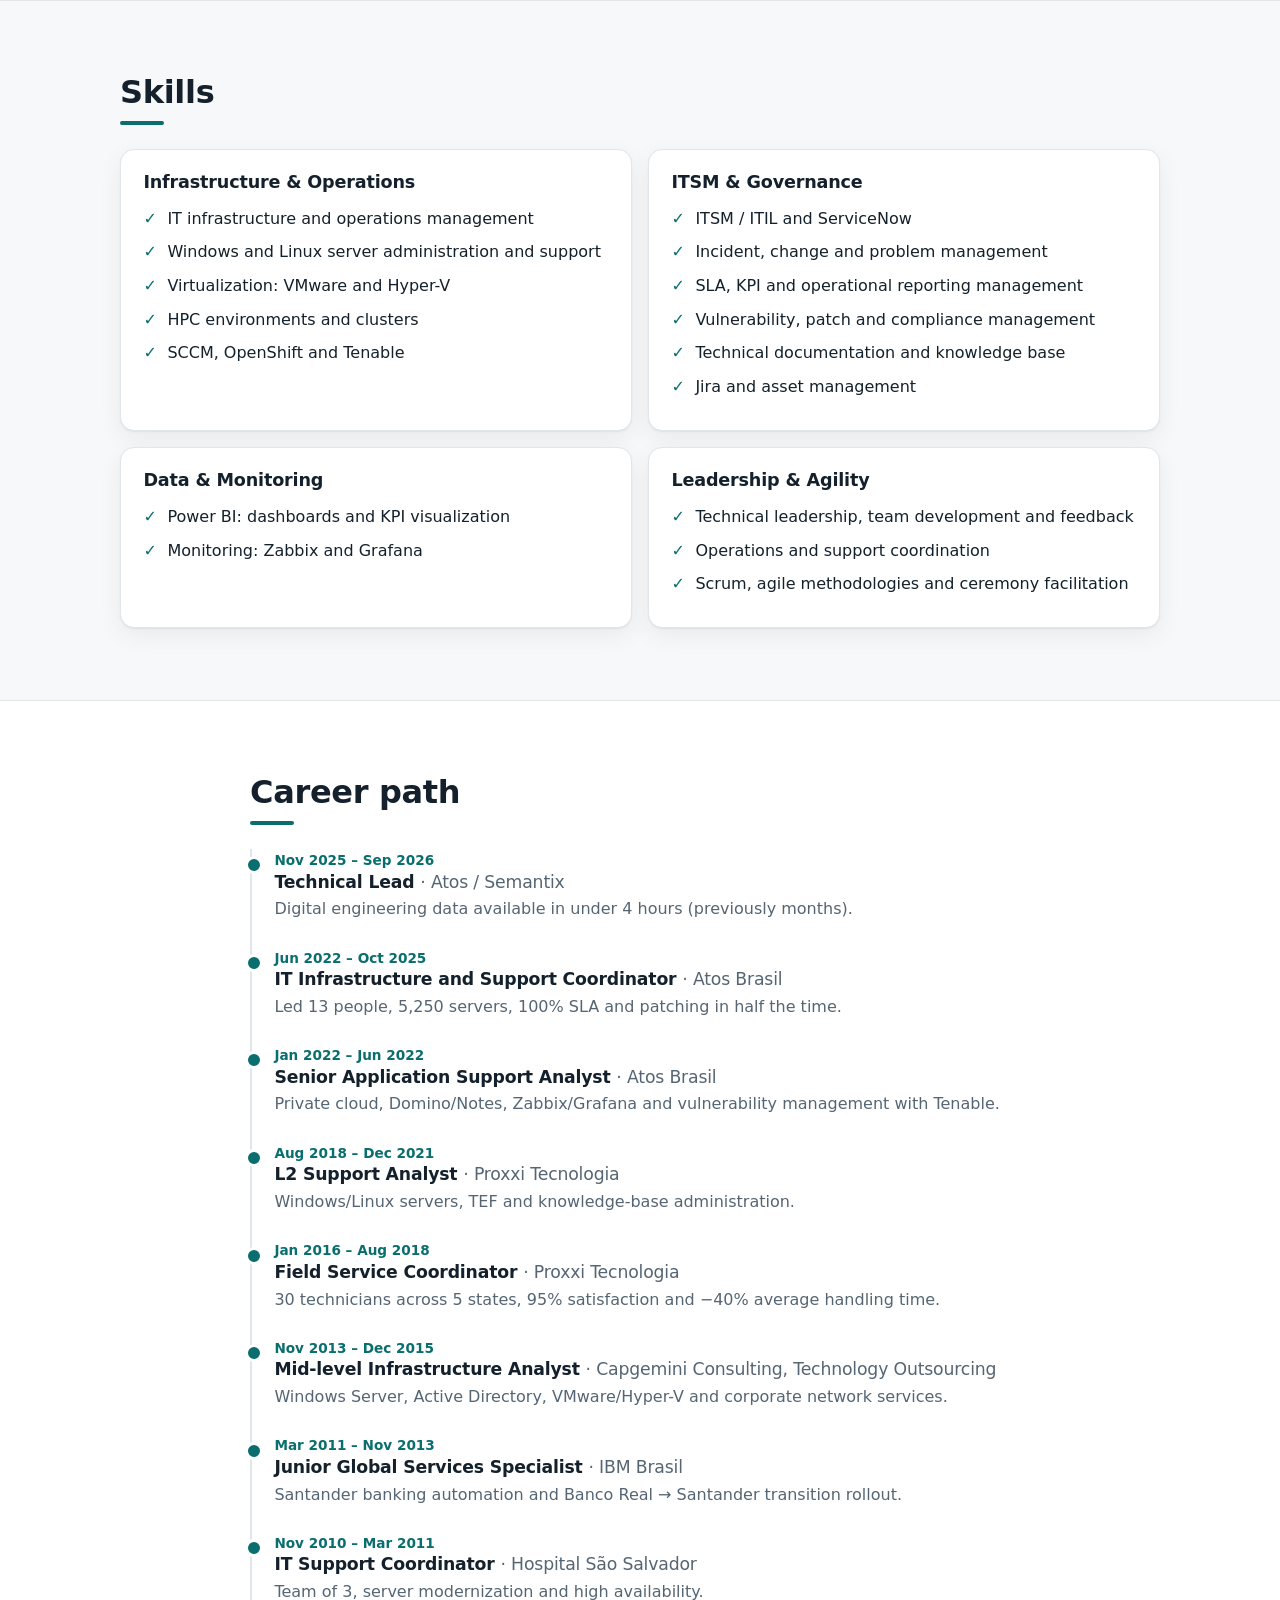
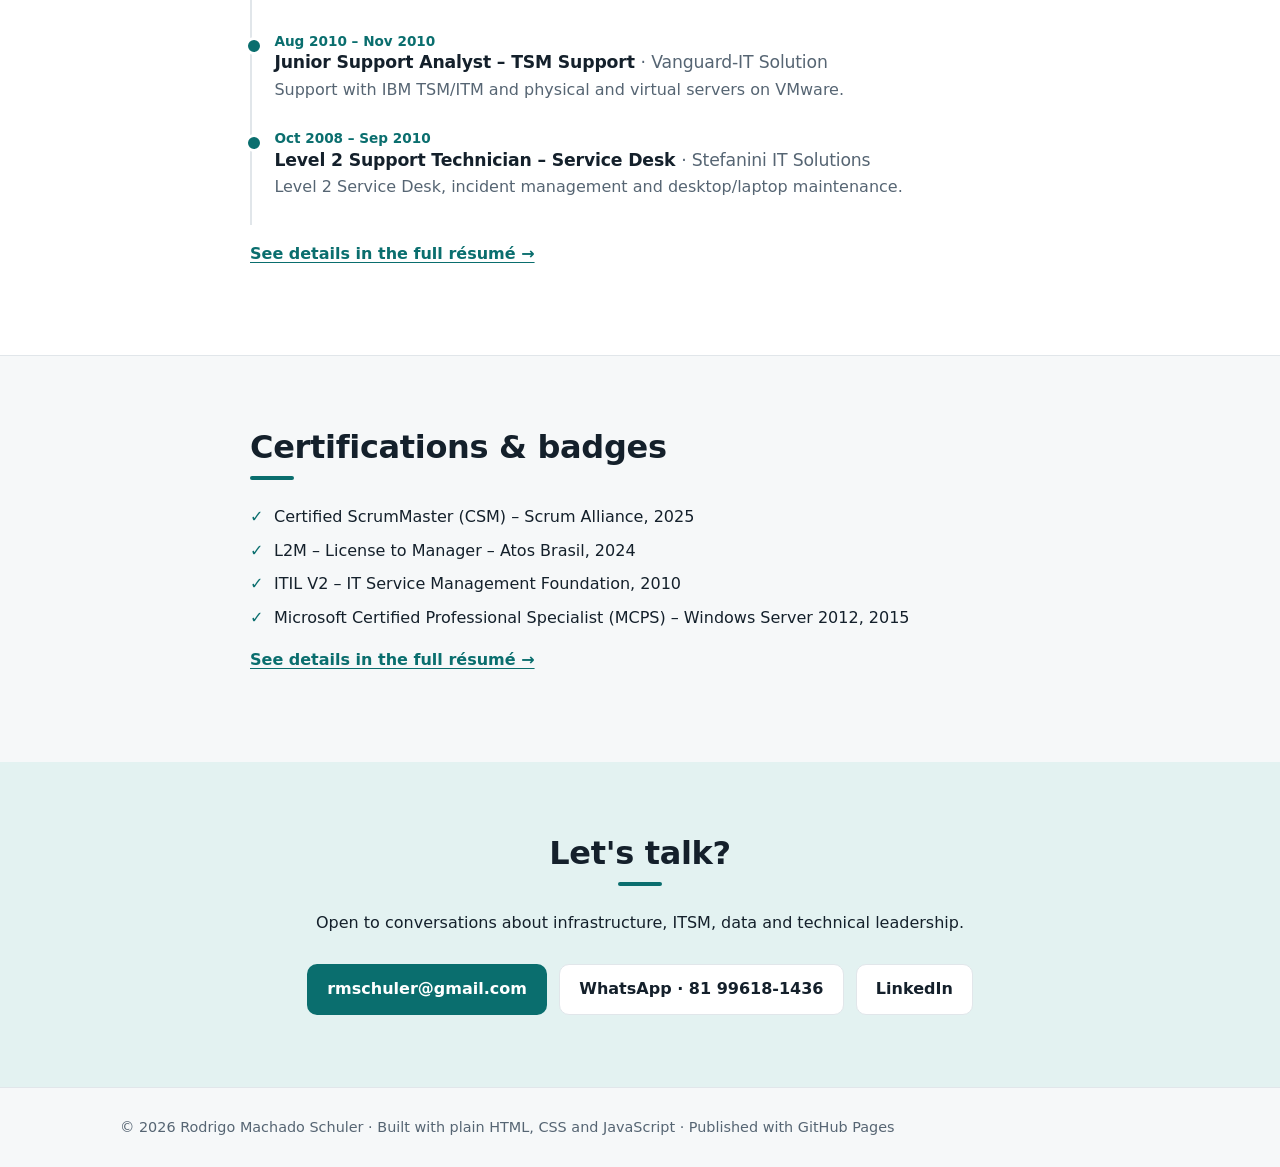
==== commit b84412e7: "update" ====
--- a/index.html
+++ b/index.html
@@ -1,145 +1,107 @@
-<!DOCTYPE html>
-<html lang="pt-BR">
+<!doctype html>
+<html lang="pt-BR" data-lang="pt" data-theme="light">
 <head>
-  <meta charset="utf-8">
-  <meta name="viewport" content="width=device-width, initial-scale=1">
-  <meta name="description" content="Portfólio profissional de Rodrigo Machado Schuler: infraestrutura e operações de TI, ITSM, liderança técnica, automação e melhoria contínua.">
-  <meta name="theme-color" content="#10243a">
-  <meta property="og:title" content="Rodrigo Machado Schuler | Portfólio profissional">
-  <meta property="og:description" content="Infraestrutura e Operações de TI · ITSM · Liderança Técnica · Scrum">
-  <title>Rodrigo Machado Schuler | Portfólio profissional</title>
-  <style>
-    :root{--navy:#10243a;--navy2:#173b59;--teal:#20b6a5;--ink:#172536;--muted:#5d6b7a;--bg:#f3f6fa;--paper:#fff;--line:#dfe6ee;--soft:#eaf7f5;--shadow:0 18px 55px rgba(16,36,58,.10)}
-    *{box-sizing:border-box}html{scroll-behavior:smooth}body{margin:0;background:var(--bg);color:var(--ink);font:16px/1.65 Inter,ui-sans-serif,system-ui,-apple-system,BlinkMacSystemFont,"Segoe UI",sans-serif}
-    a{color:inherit;text-decoration:none}a:focus-visible,button:focus-visible{outline:3px solid var(--teal);outline-offset:4px}
-    .wrap{width:min(1120px,calc(100% - 40px));margin:auto}.topbar{background:var(--navy);color:#fff}.nav{min-height:76px;display:flex;align-items:center;justify-content:space-between;gap:24px}.brand{font-weight:800;letter-spacing:.02em}.brand span{color:var(--teal)}.navlinks{display:flex;gap:24px;align-items:center;font-size:.93rem;color:#e2eaf2}.navlinks a:hover{color:#6ee7d8}.nav-cta{border:1px solid #638097;border-radius:999px;padding:9px 15px}
-    .hero{position:relative;overflow:hidden;background:linear-gradient(120deg,var(--navy) 0%,#173b59 65%,#176b77 100%);color:#fff;padding:88px 0 78px}.hero:after{content:"";position:absolute;width:440px;height:440px;border:1px solid rgba(255,255,255,.12);border-radius:50%;right:-90px;top:-150px;box-shadow:0 0 0 50px rgba(255,255,255,.025),0 0 0 100px rgba(255,255,255,.025);pointer-events:none}
-    .hero-grid{display:grid;grid-template-columns:1.45fr .75fr;gap:54px;align-items:center;position:relative;z-index:1}.eyebrow{font-size:.78rem;font-weight:800;letter-spacing:.16em;text-transform:uppercase;color:#6ee7d8}.hero h1{font-size:clamp(2.5rem,6vw,4.8rem);line-height:1.04;letter-spacing:-.045em;margin:15px 0 18px;max-width:780px}.hero h2{font-size:clamp(1.15rem,2.4vw,1.55rem);font-weight:500;line-height:1.45;color:#d9e7f1;max-width:720px;margin:0 0 20px}.hero p{max-width:680px;color:#c4d4e1;margin:0}.actions{display:flex;flex-wrap:wrap;gap:12px;margin-top:30px}.btn{display:inline-flex;align-items:center;justify-content:center;gap:9px;padding:12px 19px;border-radius:10px;font-weight:750;border:1px solid transparent;transition:transform .18s,background .18s}.btn:hover{transform:translateY(-2px)}.btn-primary{background:var(--teal);color:#062d34}.btn-outline{border-color:#7894a8;color:white}.hero-card{background:rgba(255,255,255,.08);border:1px solid rgba(255,255,255,.16);border-radius:22px;padding:25px;backdrop-filter:blur(8px)}.hero-card .initials{width:70px;height:70px;display:grid;place-items:center;background:var(--teal);color:#08333a;border-radius:20px;font-weight:900;font-size:1.45rem;margin-bottom:18px}.hero-card h3{margin:0 0 4px;font-size:1.12rem}.hero-card p{font-size:.92rem;color:#d2e0eb}.quicklinks{display:flex;flex-wrap:wrap;gap:8px;margin-top:18px}.quicklinks span{font-size:.78rem;border:1px solid rgba(255,255,255,.25);border-radius:999px;padding:5px 10px;color:#e4f0f5}
-    section{padding:72px 0}.section-head{max-width:720px;margin-bottom:30px}.kicker{color:#087e78;font-size:.77rem;font-weight:850;letter-spacing:.15em;text-transform:uppercase}.section-head h2{font-size:clamp(1.8rem,4vw,2.65rem);line-height:1.15;letter-spacing:-.03em;margin:8px 0 12px;color:var(--navy)}.section-head p{color:var(--muted);margin:0}.stats{display:grid;grid-template-columns:repeat(4,1fr);gap:16px}.stat{background:var(--paper);border:1px solid var(--line);border-radius:16px;padding:23px;box-shadow:0 6px 20px rgba(16,36,58,.035)}.stat strong{display:block;color:#087e78;font-size:2.2rem;letter-spacing:-.05em;line-height:1.1}.stat span{display:block;color:var(--muted);font-size:.9rem;margin-top:9px}.about-grid{display:grid;grid-template-columns:1.1fr .9fr;gap:24px}.panel{background:var(--paper);border:1px solid var(--line);border-radius:18px;padding:28px}.panel h3{margin:0 0 12px;color:var(--navy);font-size:1.2rem}.panel p{margin:0;color:var(--muted)}.focus-list{display:grid;grid-template-columns:1fr 1fr;gap:12px;margin-top:18px}.focus-item{background:var(--soft);border-radius:10px;padding:12px;font-weight:700;font-size:.9rem;color:#14534f}
-    .experience-list{display:grid;grid-template-columns:1fr 1fr;gap:16px}.experience{background:var(--paper);border:1px solid var(--line);border-radius:16px;padding:22px}.experience .date{color:#087e78;font-size:.78rem;font-weight:850;letter-spacing:.06em;text-transform:uppercase}.experience h3{margin:6px 0 3px;color:var(--navy);font-size:1.08rem}.experience .company{color:var(--muted);font-size:.92rem}.experience p{color:var(--muted);font-size:.93rem;margin:12px 0 0}.pill-list{display:flex;flex-wrap:wrap;gap:8px;margin-top:22px}.pill{background:#e7eef5;color:#23435b;padding:7px 11px;border-radius:999px;font-size:.83rem;font-weight:700}
-    .cta-band{background:var(--navy);color:white;border-radius:22px;padding:34px;display:flex;align-items:center;justify-content:space-between;gap:24px}.cta-band h2{margin:0 0 8px;font-size:clamp(1.5rem,3vw,2rem)}.cta-band p{margin:0;color:#c4d4e1;max-width:650px}.footer{background:#0b1b2b;color:#c0cfdb;padding:28px 0;font-size:.88rem}.footer-inner{display:flex;justify-content:space-between;gap:16px;flex-wrap:wrap}.footer a{color:#6ee7d8}
-    @media(max-width:800px){.hero-grid,.about-grid{grid-template-columns:1fr}.hero{padding:65px 0}.hero-card{max-width:480px}.stats{grid-template-columns:repeat(2,1fr)}.experience-list{grid-template-columns:1fr}.nav{padding:15px 0;align-items:flex-start;flex-direction:column}.navlinks{flex-wrap:wrap;gap:14px}.cta-band{align-items:flex-start;flex-direction:column}}
-    @media(max-width:480px){.wrap{width:min(100% - 28px,1120px)}section{padding:52px 0}.stats{gap:10px}.stat{padding:16px}.stat strong{font-size:1.8rem}.focus-list{grid-template-columns:1fr}.panel{padding:21px}.hero h1{font-size:2.55rem}}
-    @media(prefers-reduced-motion:reduce){html{scroll-behavior:auto}*,*:before,*:after{transition:none!important}}
-  </style>
+<meta charset="utf-8">
+<meta name="viewport" content="width=device-width, initial-scale=1">
+<title>Rodrigo Machado Schuler | Infraestrutura, ITSM e Liderança Técnica</title>
+<meta name="description" content="Profissional sênior de TI com mais de 16 anos em infraestrutura de servidores, ITSM/ITIL, Power BI e liderança técnica. Currículo e portfólio profissional.">
+<meta name="author" content="Rodrigo Machado Schuler">
+<meta name="theme-color" content="#0a6e6e">
+<meta property="og:type" content="website">
+<meta property="og:title" content="Rodrigo Machado Schuler | Infraestrutura, ITSM e Liderança Técnica">
+<meta property="og:description" content="Profissional sênior de TI com mais de 16 anos em infraestrutura de servidores, ITSM/ITIL, Power BI e liderança técnica. Currículo e portfólio profissional.">
+<link rel="icon" href="favicon.svg" type="image/svg+xml">
+<script>
+(function(){try{var d=document.documentElement,q=new URLSearchParams(location.search),
+l=q.get('lang')||localStorage.getItem('lang')||((navigator.language||'pt').slice(0,2)==='en'?'en':'pt'),
+t=q.get('theme')||localStorage.getItem('theme')||(matchMedia('(prefers-color-scheme: dark)').matches?'dark':'light');
+l=l==='en'?'en':'pt';d.dataset.lang=l;d.lang=l==='en'?'en':'pt-BR';d.dataset.theme=t==='dark'?'dark':'light';}catch(x){}})();
+</script>
+<link rel="stylesheet" href="styles.css">
+<script type="application/ld+json">{"@context": "https://schema.org", "@type": "Person", "name": "Rodrigo Machado Schuler", "jobTitle": "IT Infrastructure & Operations Leader", "sameAs": ["https://www.linkedin.com/in/rmschuler/"], "address": {"@type": "PostalAddress", "addressLocality": "Recife", "addressRegion": "PE", "addressCountry": "BR"}, "knowsAbout": ["ITIL", "ITSM", "ServiceNow", "Power BI", "VMware", "Scrum", "Linux", "Windows Server"]}</script>
 </head>
-<body>
-  <header class="topbar">
-    <div class="wrap nav">
-      <a class="brand" href="./" aria-label="Página inicial">RODRIGO<span>.</span></a>
-      <nav class="navlinks" aria-label="Navegação principal">
-        <a href="#sobre">Sobre</a><a href="#resultados">Resultados</a><a href="#experiencia">Experiência</a><a href="#competencias">Competências</a>
-        <a class="nav-cta" href="curriculo.html">Currículo completo ↗</a>
-      </nav>
+<body data-title-pt="Rodrigo Machado Schuler | Infraestrutura, ITSM e Liderança Técnica" data-title-en="Rodrigo Machado Schuler | Infrastructure, ITSM &amp; Technical Leadership">
+<a class="skip" href="#main"><span lang="pt">Ir para o conteúdo</span><span lang="en">Skip to content</span></a>
+<header class="site-header no-print">
+  <div class="wrap bar">
+    <a class="brand" href="#topo" aria-label="Rodrigo Machado Schuler"><span class="mono">RS</span><span class="brand-name">Rodrigo Machado Schuler</span></a>
+    <nav aria-label="Principal">
+      <a href="#resultados"><span lang="pt">Resultados</span><span lang="en">Highlights</span></a>
+      <a href="#sobre"><span lang="pt">Sobre</span><span lang="en">About</span></a>
+      <a href="#competencias"><span lang="pt">Competências</span><span lang="en">Skills</span></a>
+      <a href="#trajetoria"><span lang="pt">Trajetória</span><span lang="en">Career</span></a>
+      <a href="#contato"><span lang="pt">Contato</span><span lang="en">Contact</span></a>
+    </nav>
+    <div class="toggles no-print">
+  <button type="button" id="lang-toggle" class="icon-btn" aria-label="Alternar idioma / Switch language"><span lang="pt">EN</span><span lang="en">PT</span></button>
+  <button type="button" id="theme-toggle" class="icon-btn" aria-label="Alternar tema claro/escuro / Toggle light/dark theme"><svg width="16" height="16" viewBox="0 0 16 16" aria-hidden="true"><circle cx="8" cy="8" r="6.5" fill="none" stroke="currentColor" stroke-width="1.5"/><path d="M8 1.5a6.5 6.5 0 0 1 0 13z" fill="currentColor"/></svg></button>
+</div>
+  </div>
+</header>
+<main id="main">
+<section class="hero" id="topo">
+  <div class="wrap">
+    <p class="eyebrow"><span lang="pt">Recife, PE – Brasil</span><span lang="en">Recife, PE – Brazil</span></p>
+    <h1>Rodrigo Machado Schuler</h1>
+    <p class="headline"><span lang="pt">Coordenação de Infraestrutura e Sustentação de TI | ITSM | Liderança Técnica | Scrum | ITIL</span><span lang="en">IT Infrastructure &amp; Support Coordination | ITSM | Technical Leadership | Scrum | ITIL</span></p>
+    <p class="lead"><span lang="pt">Líder técnico em infraestrutura, ITSM e dados: transformo desafios técnicos em resultados estratégicos para operações críticas.</span><span lang="en">Technical leader in infrastructure, ITSM and data: I turn technical challenges into strategic results for mission-critical operations.</span></p>
+    <div class="cta">
+      <a class="btn btn-primary" lang="pt" href="curriculo.html">Ver currículo completo</a>
+      <a class="btn btn-primary" lang="en" href="curriculo.html">View full résumé</a>
+      <a lang="pt" class="btn btn-ghost" href="curriculo-rodrigo-schuler-pt.pdf" download>Baixar PDF</a><a lang="en" class="btn btn-ghost" href="curriculo-rodrigo-schuler-en.pdf" download>Download PDF</a>
+      <a class="btn btn-ghost" href="https://www.linkedin.com/in/rmschuler/" rel="me noopener" target="_blank">LinkedIn</a>
     </div>
-  </header>
-
-  <main>
-    <section class="hero">
-      <div class="wrap hero-grid">
-        <div>
-          <div class="eyebrow">Infraestrutura e Operações de TI · ITSM · Liderança</div>
-          <h1>Rodrigo Machado Schuler</h1>
-          <h2>Transformando desafios de tecnologia em operações confiáveis, equipes fortes e resultados mensuráveis.</h2>
-          <p>Profissional de Tecnologia da Informação com trajetória em infraestrutura, sustentação de ambientes críticos, gestão de serviços, automação e liderança técnica. Experiência em melhoria contínua, indicadores operacionais e desenvolvimento de equipes.</p>
-          <div class="actions">
-            <a class="btn btn-primary" href="curriculo.html">Ver currículo completo <span aria-hidden="true">→</span></a>
-            <a class="btn btn-outline" href="curriculo.html#print">Imprimir / salvar em PDF</a>
-          </div>
-        </div>
-        <aside class="hero-card" aria-label="Resumo profissional">
-          <div class="initials" aria-hidden="true">RS</div>
-          <h3>Operações com visão de negócio</h3>
-          <p>Conectando estabilidade operacional, governança de serviços, automação e experiência do cliente.</p>
-          <div class="quicklinks"><span>ITIL / ITSM</span><span>Windows & Linux</span><span>Power BI</span><span>Scrum</span><span>Liderança</span></div>
-        </aside>
-      </div>
-    </section>
-
-    <section id="resultados">
-      <div class="wrap">
-        <div class="section-head">
-          <div class="kicker">Impacto em números</div>
-          <h2>Resultados que ajudam a contar a trajetória</h2>
-          <p>Indicadores retirados do currículo profissional fornecido. Os resultados representam experiências distintas, não necessariamente o cenário atual.</p>
-        </div>
-        <div class="stats">
-          <article class="stat"><strong>5.250</strong><span>servidores no parque com aplicação padronizada de patches</span></article>
-          <article class="stat"><strong>98%</strong><span>de conformidade reportada em indicadores de servidores</span></article>
-          <article class="stat"><strong>30</strong><span>técnicos de campo coordenados em cinco estados do Nordeste</span></article>
-          <article class="stat"><strong>50%</strong><span>de redução no tempo de fila de atendimento em uma operação</span></article>
-        </div>
-      </div>
-    </section>
-
-    <section id="sobre" style="background:#fff">
-      <div class="wrap">
-        <div class="section-head">
-          <div class="kicker">Perfil profissional</div>
-          <h2>Tecnologia, pessoas e melhoria contínua</h2>
-        </div>
-        <div class="about-grid">
-          <article class="panel">
-            <h3>Resumo</h3>
-            <p>Profissional sênior de TI com mais de 16 anos de experiência registrada em infraestrutura de servidores, sustentação de ambientes críticos, liderança de equipes e coordenação de operações e projetos de tecnologia. Atuação em governança de TI com práticas ITIL, gestão de incidentes, mudanças, problemas e SLAs. Combina conhecimento técnico, gestão de pessoas, metodologias ágeis e análise de dados para otimizar processos e elevar a confiabilidade dos serviços.</p>
-          </article>
-          <article class="panel">
-            <h3>Áreas de atuação</h3>
-            <div class="focus-list">
-              <div class="focus-item">Infraestrutura e servidores</div><div class="focus-item">Gestão de serviços / ITSM</div>
-              <div class="focus-item">Liderança técnica</div><div class="focus-item">Gestão de pessoas</div>
-              <div class="focus-item">Automação operacional</div><div class="focus-item">Indicadores e Power BI</div>
-            </div>
-          </article>
-        </div>
-      </div>
-    </section>
-
-    <section id="experiencia">
-      <div class="wrap">
-        <div class="section-head">
-          <div class="kicker">Experiência em destaque</div>
-          <h2>Evolução de suporte à liderança técnica</h2>
-          <p>Uma seleção das experiências mais relevantes. O histórico completo, com atividades e tecnologias por empresa, está disponível na página de currículo.</p>
-        </div>
-        <div class="experience-list">
-          <article class="experience"><div class="date">Nov. 2025 – Set. 2026</div><h3>Líder Técnico</h3><div class="company">Atos / Semantix</div><p>Liderança técnica em soluções de Engenharia Digital, integrações entre plataformas e visualização de dados. Um fluxo de extração e disponibilização de dados passou a levar menos de quatro horas, ante um processo que levava meses.</p></article>
-          <article class="experience"><div class="date">Jun. 2022 – Out. 2025</div><h3>Coordenador de Infraestrutura e Sustentação de TI</h3><div class="company">Atos Brasil</div><p>Liderança de equipe multidisciplinar de 13 profissionais de servidores e HPC. Padronização de patches em parque de 5.250 servidores e redução do tempo de execução de quatro para duas semanas.</p></article>
-          <article class="experience"><div class="date">Jan. 2016 – Ago. 2018</div><h3>Coordenador de Field Service</h3><div class="company">Proxxi Tecnologia</div><p>Gestão de 30 técnicos em cinco estados do Nordeste, com foco em SLAs, logística, eficiência de atendimento e satisfação dos clientes. Redução de 40% no tempo médio de atendimento e satisfação de 95% reportada.</p></article>
-          <article class="experience"><div class="date">Out. 2008 – Nov. 2013</div><h3>Início da trajetória em tecnologia</h3><div class="company">Stefanini · Vanguard-IT · Hospital São Salvador · IBM</div><p>Experiência em Service Desk, suporte N2, servidores Windows e Linux, ferramentas de monitoramento, automação bancária, documentação técnica e coordenação de suporte.</p></article>
-        </div>
-      </div>
-    </section>
-
-    <section id="competencias" style="background:#fff">
-      <div class="wrap">
-        <div class="section-head">
-          <div class="kicker">Conhecimentos</div>
-          <h2>Competências e tecnologias</h2>
-          <p>Principais áreas e ferramentas citadas no currículo.</p>
-        </div>
-        <div class="pill-list">
-          <span class="pill">Infraestrutura de TI</span><span class="pill">Windows Server</span><span class="pill">Linux / Red Hat</span><span class="pill">VMware</span><span class="pill">Hyper-V</span><span class="pill">ITSM / ITIL</span><span class="pill">ServiceNow</span><span class="pill">Gestão de SLA</span><span class="pill">Incidentes e mudanças</span><span class="pill">Power BI</span><span class="pill">Python</span><span class="pill">PowerShell</span><span class="pill">Ansible</span><span class="pill">Zabbix</span><span class="pill">Grafana</span><span class="pill">Tenable</span><span class="pill">SCCM</span><span class="pill">OpenShift</span><span class="pill">HPC / Clusters</span><span class="pill">Scrum</span><span class="pill">Liderança técnica</span><span class="pill">Gestão de pessoas</span>
-        </div>
-      </div>
-    </section>
-
-    <section>
-      <div class="wrap">
-        <div class="cta-band">
-          <div><h2>Vamos conversar sobre tecnologia e resultados?</h2><p>Consulte o histórico completo, formação, certificações e cursos no currículo detalhado.</p></div>
-          <a class="btn btn-primary" href="curriculo.html">Abrir currículo completo →</a>
-        </div>
-      </div>
-    </section>
-  </main>
-
-  <footer class="footer">
-    <div class="wrap footer-inner">
-      <span>© <span id="year"></span> Rodrigo Machado Schuler</span>
-      <span>Recife, PE · <a href="https://www.linkedin.com/in/rmschuler/" target="_blank" rel="noopener noreferrer">LinkedIn</a> · <a href="curriculo.html">Currículo</a></span>
+  </div>
+</section>
+<section class="section" id="resultados">
+  <div class="wrap">
+    <h2><span lang="pt">Resultados em números</span><span lang="en">Results in numbers</span></h2>
+    <ul class="tiles"><li class="tile"><span lang="pt" class="num">16+</span><span lang="en" class="num">16+</span><span lang="pt" class="lbl">anos de experiência em TI</span><span lang="en" class="lbl">years of IT experience</span></li><li class="tile"><span lang="pt" class="num">5.250</span><span lang="en" class="num">5,250</span><span lang="pt" class="lbl">servidores com patching em metade do tempo (4 → 2 semanas)</span><span lang="en" class="lbl">servers patched in half the time (4 → 2 weeks)</span></li><li class="tile"><span lang="pt" class="num">98%</span><span lang="en" class="num">98%</span><span lang="pt" class="lbl">de conformidade de servidores reportada</span><span lang="en" class="lbl">reported server compliance</span></li><li class="tile"><span lang="pt" class="num">100%</span><span lang="en" class="num">100%</span><span lang="pt" class="lbl">de cumprimento de SLA</span><span lang="en" class="lbl">SLA compliance</span></li><li class="tile"><span lang="pt" class="num">−50%</span><span lang="en" class="num">−50%</span><span lang="pt" class="lbl">no tempo de fila de chamados</span><span lang="en" class="lbl">in ticket queue time</span></li><li class="tile"><span lang="pt" class="num">&lt; 4 h</span><span lang="en" class="num">&lt; 4 h</span><span lang="pt" class="lbl">para disponibilizar dados (antes: meses)</span><span lang="en" class="lbl">to deliver data (previously: months)</span></li></ul>
+  </div>
+</section>
+<section class="section alt" id="sobre">
+  <div class="wrap narrow">
+    <h2><span lang="pt">Sobre</span><span lang="en">About</span></h2>
+    <p lang="pt">Com mais de 16 anos de trajetória na área de Tecnologia da Informação em grandes multinacionais, construí minha carreira combinando uma sólida base técnica em infraestrutura de servidores com a liderança estratégica de equipes e gestão de operações críticas.</p><p lang="en">With over 16 years in the Information Technology field at large multinational companies, I built my career combining a solid technical foundation in server infrastructure with strategic team leadership and management of critical operations.</p><p lang="pt">Minha jornada evoluiu organicamente da administração prática de sistemas operacionais (Windows Server, Linux, Mainframe e Virtualização) para a gestão da governança de serviços de TI (ITSM/ITIL). Tenho ampla experiência na liderança de equipes multidisciplinares de infraestrutura (Servidores, HPC, Suporte N2/N3 e Field Service), focando no desenvolvimento de pessoas, no acompanhamento rigoroso de SLAs e na otimização de custos operacionais.</p><p lang="en">My journey evolved organically from hands-on administration of operating systems (Windows Server, Linux, Mainframe and Virtualization) to IT service governance management (ITSM/ITIL). I have broad experience leading multidisciplinary infrastructure teams (Servers, HPC, L2/L3 Support and Field Service), focused on people development, strict SLA tracking and operational cost optimization.</p><p lang="pt">Nos últimos anos, expandi minha atuação para a Coordenação de Projetos de TI (com forte apoio de metodologias ágeis como Scrum e Kanban) e incorporei a Inteligência de Dados ao meu dia a dia de gestão, desenvolvendo painéis executivos em Power BI e automações com Power Automate para tomada de decisão baseada em indicadores reais.</p><p lang="en">In recent years, I expanded my scope to IT Project Coordination (strongly supported by agile methodologies such as Scrum and Kanban) and brought Data Intelligence into my daily management, building executive dashboards in Power BI and automations with Power Automate for decision-making based on real indicators.</p>
+  </div>
+</section>
+<section class="section" id="competencias">
+  <div class="wrap">
+    <h2><span lang="pt">Competências</span><span lang="en">Skills</span></h2>
+    <div class="cards"><article class="card"><h3><span lang="pt">Infraestrutura &amp; Operações</span><span lang="en">Infrastructure &amp; Operations</span></h3><ul class="checks"><li><span lang="pt">Gestão de infraestrutura e operações de TI</span><span lang="en">IT infrastructure and operations management</span></li><li><span lang="pt">Administração e sustentação de servidores Windows e Linux</span><span lang="en">Windows and Linux server administration and support</span></li><li><span lang="pt">Virtualização: VMware e Hyper-V</span><span lang="en">Virtualization: VMware and Hyper-V</span></li><li><span lang="pt">Ambientes HPC e clusters</span><span lang="en">HPC environments and clusters</span></li><li><span lang="pt">SCCM, OpenShift e Tenable</span><span lang="en">SCCM, OpenShift and Tenable</span></li></ul></article><article class="card"><h3><span lang="pt">ITSM &amp; Governança</span><span lang="en">ITSM &amp; Governance</span></h3><ul class="checks"><li><span lang="pt">ITSM / ITIL e ServiceNow</span><span lang="en">ITSM / ITIL and ServiceNow</span></li><li><span lang="pt">Gestão de incidentes, mudanças e problemas</span><span lang="en">Incident, change and problem management</span></li><li><span lang="pt">Gestão de SLA, indicadores e relatórios operacionais</span><span lang="en">SLA, KPI and operational reporting management</span></li><li><span lang="pt">Gestão de vulnerabilidades, patches e conformidade</span><span lang="en">Vulnerability, patch and compliance management</span></li><li><span lang="pt">Documentação técnica e base de conhecimento</span><span lang="en">Technical documentation and knowledge base</span></li><li><span lang="pt">Jira e gestão de ativos</span><span lang="en">Jira and asset management</span></li></ul></article><article class="card"><h3><span lang="pt">Dados &amp; Monitoramento</span><span lang="en">Data &amp; Monitoring</span></h3><ul class="checks"><li><span lang="pt">Power BI: dashboards e visualização de indicadores</span><span lang="en">Power BI: dashboards and KPI visualization</span></li><li><span lang="pt">Monitoramento: Zabbix e Grafana</span><span lang="en">Monitoring: Zabbix and Grafana</span></li></ul></article><article class="card"><h3><span lang="pt">Liderança &amp; Agilidade</span><span lang="en">Leadership &amp; Agility</span></h3><ul class="checks"><li><span lang="pt">Liderança técnica, desenvolvimento de equipes e feedback</span><span lang="en">Technical leadership, team development and feedback</span></li><li><span lang="pt">Coordenação de operação e suporte</span><span lang="en">Operations and support coordination</span></li><li><span lang="pt">Scrum, metodologias ágeis e facilitação de cerimônias</span><span lang="en">Scrum, agile methodologies and ceremony facilitation</span></li></ul></article></div>
+  </div>
+</section>
+<section class="section alt" id="trajetoria">
+  <div class="wrap narrow">
+    <h2><span lang="pt">Trajetória profissional</span><span lang="en">Career path</span></h2>
+    <ol class="timeline"><li lang="pt"><time>nov/2025 – set/2026</time><h3>Líder Técnico <span class="at">· Atos / Semantix</span></h3><p>Dados de engenharia digital disponíveis em menos de 4 horas (antes: meses).</p></li><li lang="en"><time>Nov 2025 – Sep 2026</time><h3>Technical Lead <span class="at">· Atos / Semantix</span></h3><p>Digital engineering data available in under 4 hours (previously months).</p></li><li lang="pt"><time>jun/2022 – out/2025</time><h3>Coordenador de Infraestrutura e Sustentação de TI <span class="at">· Atos Brasil</span></h3><p>13 pessoas lideradas, 5.250 servidores, 100% de SLA e patching em metade do tempo.</p></li><li lang="en"><time>Jun 2022 – Oct 2025</time><h3>IT Infrastructure and Support Coordinator <span class="at">· Atos Brasil</span></h3><p>Led 13 people, 5,250 servers, 100% SLA and patching in half the time.</p></li><li lang="pt"><time>jan/2022 – jun/2022</time><h3>Analista de Suporte a Aplicações Sênior <span class="at">· Atos Brasil</span></h3><p>Nuvem privada, Domino/Notes, Zabbix/Grafana e vulnerabilidades com Tenable.</p></li><li lang="en"><time>Jan 2022 – Jun 2022</time><h3>Senior Application Support Analyst <span class="at">· Atos Brasil</span></h3><p>Private cloud, Domino/Notes, Zabbix/Grafana and vulnerability management with Tenable.</p></li><li lang="pt"><time>ago/2018 – dez/2021</time><h3>Analista de Suporte N2 <span class="at">· Proxxi Tecnologia</span></h3><p>Servidores Windows/Linux, TEF e administração da base de conhecimento.</p></li><li lang="en"><time>Aug 2018 – Dec 2021</time><h3>L2 Support Analyst <span class="at">· Proxxi Tecnologia</span></h3><p>Windows/Linux servers, TEF and knowledge-base administration.</p></li><li lang="pt"><time>jan/2016 – ago/2018</time><h3>Coordenador Field Service <span class="at">· Proxxi Tecnologia</span></h3><p>30 técnicos em 5 estados, 95% de satisfação e −40% no tempo médio de atendimento.</p></li><li lang="en"><time>Jan 2016 – Aug 2018</time><h3>Field Service Coordinator <span class="at">· Proxxi Tecnologia</span></h3><p>30 technicians across 5 states, 95% satisfaction and −40% average handling time.</p></li><li lang="pt"><time>nov/2013 – dez/2015</time><h3>Analista de Infraestrutura Pleno <span class="at">· Capgemini Consulting, Technology Outsourcing</span></h3><p>Windows Server, Active Directory, VMware/Hyper-V e serviços de rede corporativa.</p></li><li lang="en"><time>Nov 2013 – Dec 2015</time><h3>Mid-level Infrastructure Analyst <span class="at">· Capgemini Consulting, Technology Outsourcing</span></h3><p>Windows Server, Active Directory, VMware/Hyper-V and corporate network services.</p></li><li lang="pt"><time>mar/2011 – nov/2013</time><h3>Especialista de Serviços Global Júnior <span class="at">· IBM Brasil</span></h3><p>Automação bancária Santander e rollout de transição Banco Real → Santander.</p></li><li lang="en"><time>Mar 2011 – Nov 2013</time><h3>Junior Global Services Specialist <span class="at">· IBM Brasil</span></h3><p>Santander banking automation and Banco Real → Santander transition rollout.</p></li><li lang="pt"><time>nov/2010 – mar/2011</time><h3>Coordenador de Suporte de TI <span class="at">· Hospital São Salvador</span></h3><p>Equipe de 3 profissionais, modernização de servidores e alta disponibilidade.</p></li><li lang="en"><time>Nov 2010 – Mar 2011</time><h3>IT Support Coordinator <span class="at">· Hospital São Salvador</span></h3><p>Team of 3, server modernization and high availability.</p></li><li lang="pt"><time>ago/2010 – nov/2010</time><h3>Analista de Suporte Júnior – Suporte TSM <span class="at">· Vanguard-IT Solution</span></h3><p>Suporte com IBM TSM/ITM e servidores físicos e virtuais em VMware.</p></li><li lang="en"><time>Aug 2010 – Nov 2010</time><h3>Junior Support Analyst – TSM Support <span class="at">· Vanguard-IT Solution</span></h3><p>Support with IBM TSM/ITM and physical and virtual servers on VMware.</p></li><li lang="pt"><time>out/2008 – set/2010</time><h3>Técnico de Suporte Nível 2 – Service Desk <span class="at">· Stefanini IT Solutions</span></h3><p>Service Desk N2, gestão de incidentes e manutenção de desktops e notebooks.</p></li><li lang="en"><time>Oct 2008 – Sep 2010</time><h3>Level 2 Support Technician – Service Desk <span class="at">· Stefanini IT Solutions</span></h3><p>Level 2 Service Desk, incident management and desktop/laptop maintenance.</p></li></ol>
+    <p class="more"><a lang="pt" href="curriculo.html">Ver detalhes no currículo completo →</a><a lang="en" href="curriculo.html">See details in the full résumé →</a></p>
+  </div>
+</section>
+<section class="section" id="certificacoes">
+  <div class="wrap narrow">
+    <h2><span lang="pt">Certificações e badges</span><span lang="en">Certifications &amp; badges</span></h2>
+    <ul class="checks"><li><span lang="pt">Certified ScrumMaster (CSM) – Scrum Alliance, 2025</span><span lang="en">Certified ScrumMaster (CSM) – Scrum Alliance, 2025</span></li><li><span lang="pt">L2M – License to Manager – Atos Brasil, 2024</span><span lang="en">L2M – License to Manager – Atos Brasil, 2024</span></li><li><span lang="pt">ITIL V2 – IT Service Management Foundation, 2010</span><span lang="en">ITIL V2 – IT Service Management Foundation, 2010</span></li><li><span lang="pt">Microsoft Certified Professional Specialist (MCPS) – Windows Server 2012, 2015</span><span lang="en">Microsoft Certified Professional Specialist (MCPS) – Windows Server 2012, 2015</span></li></ul>
+    <p class="more"><a lang="pt" href="curriculo.html#certificacoes">Ver detalhes no currículo completo →</a><a lang="en" href="curriculo.html#certificacoes">See details in the full résumé →</a></p>
+  </div>
+</section>
+<section class="section contact" id="contato">
+  <div class="wrap narrow center">
+    <h2><span lang="pt">Vamos conversar?</span><span lang="en">Let&#x27;s talk?</span></h2>
+    <p><span lang="pt">Aberto a conversas sobre infraestrutura, ITSM, dados e liderança técnica.</span><span lang="en">Open to conversations about infrastructure, ITSM, data and technical leadership.</span></p>
+    <div class="cta center">
+      <a class="btn btn-primary" href="mailto:rmschuler@gmail.com">rmschuler@gmail.com</a>
+      <a class="btn btn-ghost" href="https://wa.me/5581996181436" rel="noopener" target="_blank">WhatsApp · 81 99618-1436</a>
+      <a class="btn btn-ghost" href="https://www.linkedin.com/in/rmschuler/" rel="me noopener" target="_blank">LinkedIn</a>
     </div>
-  </footer>
-  <script>document.getElementById("year").textContent = new Date().getFullYear();</script>
+  </div>
+</section>
+</main>
+<footer class="site-footer">
+  <div class="wrap">
+    <p>© 2026 Rodrigo Machado Schuler · <span lang="pt">Feito com HTML, CSS e JavaScript puros · Publicado com GitHub Pages</span><span lang="en">Built with plain HTML, CSS and JavaScript · Published with GitHub Pages</span></p>
+  </div>
+</footer>
+<script src="app.js" defer></script>
 </body>
 </html>
--- a/styles.css
+++ b/styles.css
@@ -0,0 +1,485 @@
+/* ==========================================================================
+   Estilos compartilhados (landing + currículo). Tema claro/escuro via
+   [data-theme] e idioma via [data-lang] no <html>.
+   ========================================================================== */
+
+:root {
+  --bg: #f6f8f9;
+  --surface: #ffffff;
+  --fg: #14202b;
+  --muted: #566573;
+  --line: #e1e6ea;
+  --accent: #0a6e6e;
+  --accent-fg: #ffffff;
+  --accent-soft: #e3f2f1;
+  --shadow: 0 1px 2px rgba(16, 24, 40, 0.06), 0 8px 24px rgba(16, 24, 40, 0.06);
+  --radius: 14px;
+  --maxw: 1040px;
+  --narrow: 780px;
+  color-scheme: light;
+}
+
+:root[data-theme='dark'] {
+  --bg: #0e1419;
+  --surface: #151d25;
+  --fg: #e7edf2;
+  --muted: #9aa8b5;
+  --line: #26313b;
+  --accent: #4fd1c5;
+  --accent-fg: #06211e;
+  --accent-soft: #12302d;
+  --shadow: none;
+  color-scheme: dark;
+}
+
+/* Idioma: esconde o conteúdo do idioma inativo */
+html[data-lang='pt'] [lang='en'],
+html[data-lang='en'] [lang='pt'] {
+  display: none !important;
+}
+
+*,
+*::before,
+*::after {
+  box-sizing: border-box;
+}
+
+html {
+  scroll-behavior: smooth;
+  scroll-padding-top: 76px;
+}
+
+body {
+  margin: 0;
+  background: var(--bg);
+  color: var(--fg);
+  font-family: system-ui, -apple-system, 'Segoe UI', Roboto, 'Helvetica Neue', Arial, sans-serif;
+  line-height: 1.65;
+  -webkit-font-smoothing: antialiased;
+}
+
+h1,
+h2,
+h3 {
+  line-height: 1.2;
+  margin: 0;
+  letter-spacing: -0.01em;
+}
+
+p {
+  margin: 0 0 1rem;
+}
+
+a {
+  color: var(--accent);
+  text-underline-offset: 3px;
+}
+
+a:focus-visible,
+button:focus-visible {
+  outline: 3px solid var(--accent);
+  outline-offset: 2px;
+  border-radius: 6px;
+}
+
+.wrap {
+  width: min(100% - 2rem, var(--maxw));
+  margin-inline: auto;
+}
+
+.wrap.narrow {
+  width: min(100% - 2rem, var(--narrow));
+}
+
+.center {
+  text-align: center;
+  justify-content: center;
+}
+
+.skip {
+  position: absolute;
+  left: -999px;
+  top: 0;
+  background: var(--accent);
+  color: var(--accent-fg);
+  padding: 0.5rem 1rem;
+  z-index: 100;
+}
+
+.skip:focus {
+  left: 0.5rem;
+  top: 0.5rem;
+}
+
+/* ---------- Cabeçalho ---------- */
+.site-header {
+  position: sticky;
+  top: 0;
+  z-index: 50;
+  background: color-mix(in srgb, var(--bg) 88%, transparent);
+  backdrop-filter: saturate(160%) blur(10px);
+  border-bottom: 1px solid var(--line);
+}
+
+.bar {
+  display: flex;
+  align-items: center;
+  gap: 1rem;
+  min-height: 62px;
+}
+
+.brand {
+  display: inline-flex;
+  align-items: center;
+  gap: 0.6rem;
+  color: var(--fg);
+  text-decoration: none;
+  font-weight: 700;
+}
+
+.mono {
+  display: inline-grid;
+  place-items: center;
+  width: 34px;
+  height: 34px;
+  border-radius: 9px;
+  background: var(--accent);
+  color: var(--accent-fg);
+  font-size: 0.85rem;
+  letter-spacing: 0.02em;
+}
+
+.site-header nav {
+  display: flex;
+  gap: 1.1rem;
+  margin-left: auto;
+  font-size: 0.95rem;
+}
+
+.site-header nav a {
+  color: var(--muted);
+  text-decoration: none;
+}
+
+.site-header nav a:hover {
+  color: var(--accent);
+}
+
+.actions {
+  display: flex;
+  gap: 0.5rem;
+  margin-left: auto;
+}
+
+.toggles {
+  display: flex;
+  gap: 0.4rem;
+}
+
+.icon-btn {
+  min-width: 40px;
+  height: 36px;
+  padding: 0 0.6rem;
+  border: 1px solid var(--line);
+  border-radius: 10px;
+  background: var(--surface);
+  color: var(--fg);
+  font: inherit;
+  font-size: 0.85rem;
+  font-weight: 600;
+  cursor: pointer;
+}
+
+.icon-btn:hover {
+  border-color: var(--accent);
+  color: var(--accent);
+}
+
+/* ---------- Botões ---------- */
+.btn {
+  display: inline-flex;
+  align-items: center;
+  justify-content: center;
+  padding: 0.7rem 1.2rem;
+  border-radius: 10px;
+  border: 1px solid transparent;
+  font: inherit;
+  font-weight: 600;
+  text-decoration: none;
+  cursor: pointer;
+  transition: transform 0.15s ease, background 0.15s ease;
+}
+
+.btn:hover {
+  transform: translateY(-1px);
+}
+
+.btn-primary {
+  background: var(--accent);
+  color: var(--accent-fg);
+}
+
+.btn-ghost {
+  background: var(--surface);
+  color: var(--fg);
+  border-color: var(--line);
+}
+
+.btn-ghost:hover {
+  border-color: var(--accent);
+  color: var(--accent);
+}
+
+.btn-sm {
+  padding: 0.4rem 0.8rem;
+  font-size: 0.9rem;
+}
+
+.cta {
+  display: flex;
+  flex-wrap: wrap;
+  gap: 0.75rem;
+  margin-top: 1.75rem;
+}
+
+/* ---------- Hero ---------- */
+.hero {
+  padding: clamp(3rem, 9vw, 6.5rem) 0 clamp(2.5rem, 6vw, 4rem);
+  background:
+    radial-gradient(900px 340px at 85% -10%, var(--accent-soft), transparent 70%),
+    var(--bg);
+}
+
+.eyebrow {
+  color: var(--accent);
+  font-weight: 700;
+  font-size: 0.9rem;
+  letter-spacing: 0.08em;
+  text-transform: uppercase;
+  margin-bottom: 0.75rem;
+}
+
+.hero h1 {
+  font-size: clamp(2.2rem, 6vw, 3.8rem);
+  font-weight: 800;
+}
+
+.headline {
+  margin-top: 0.9rem;
+  font-size: clamp(1rem, 2.2vw, 1.25rem);
+  font-weight: 600;
+  color: var(--muted);
+}
+
+.lead {
+  max-width: 60ch;
+  margin-top: 1rem;
+  font-size: 1.1rem;
+}
+
+/* ---------- Seções ---------- */
+.section {
+  padding: clamp(2.5rem, 6vw, 4.5rem) 0;
+}
+
+.section.alt {
+  background: var(--surface);
+  border-block: 1px solid var(--line);
+}
+
+.section h2 {
+  font-size: clamp(1.5rem, 3vw, 2rem);
+  margin-bottom: 1.5rem;
+}
+
+.section h2::after {
+  content: '';
+  display: block;
+  width: 44px;
+  height: 4px;
+  border-radius: 4px;
+  background: var(--accent);
+  margin-top: 0.6rem;
+}
+
+.center h2::after {
+  margin-inline: auto;
+}
+
+.tiles {
+  list-style: none;
+  margin: 0;
+  padding: 0;
+  display: grid;
+  grid-template-columns: repeat(auto-fit, minmax(min(100%, 290px), 1fr));
+  gap: 1rem;
+}
+
+.tile {
+  background: var(--surface);
+  border: 1px solid var(--line);
+  border-radius: var(--radius);
+  padding: 1.25rem;
+  box-shadow: var(--shadow);
+}
+
+.tile .num {
+  display: block;
+  font-size: 2.2rem;
+  font-weight: 800;
+  color: var(--accent);
+  line-height: 1.1;
+}
+
+.tile .lbl {
+  display: block;
+  margin-top: 0.4rem;
+  color: var(--muted);
+  font-size: 0.95rem;
+  line-height: 1.4;
+}
+
+.cards {
+  display: grid;
+  grid-template-columns: repeat(auto-fit, minmax(min(100%, 440px), 1fr));
+  gap: 1rem;
+}
+
+.card {
+  background: var(--surface);
+  border: 1px solid var(--line);
+  border-radius: var(--radius);
+  padding: 1.4rem;
+  box-shadow: var(--shadow);
+}
+
+.card h3 {
+  font-size: 1.1rem;
+  margin-bottom: 0.8rem;
+}
+
+.checks {
+  list-style: none;
+  margin: 0;
+  padding: 0;
+}
+
+.checks li {
+  position: relative;
+  padding-left: 1.5rem;
+  margin-bottom: 0.45rem;
+}
+
+.checks li::before {
+  content: '✓';
+  position: absolute;
+  left: 0;
+  color: var(--accent);
+  font-weight: 800;
+}
+
+/* ---------- Linha do tempo (landing) ---------- */
+.timeline {
+  list-style: none;
+  margin: 0;
+  padding: 0 0 0 1.4rem;
+  border-left: 2px solid var(--line);
+}
+
+.timeline li {
+  position: relative;
+  padding-bottom: 1.5rem;
+}
+
+.timeline li::before {
+  content: '';
+  position: absolute;
+  left: calc(-1.4rem - 7px);
+  top: 0.45rem;
+  width: 12px;
+  height: 12px;
+  border-radius: 50%;
+  background: var(--accent);
+  border: 3px solid var(--surface);
+  box-sizing: content-box;
+}
+
+.timeline time {
+  display: block;
+  font-size: 0.85rem;
+  font-weight: 600;
+  color: var(--accent);
+}
+
+.timeline h3 {
+  font-size: 1.08rem;
+}
+
+.timeline .at {
+  font-weight: 500;
+  color: var(--muted);
+}
+
+.timeline p {
+  margin: 0.25rem 0 0;
+  color: var(--muted);
+}
+
+.more {
+  margin-top: 1rem;
+  font-weight: 600;
+}
+
+.contact {
+  background: var(--accent-soft);
+}
+
+/* ---------- Rodapé ---------- */
+.site-footer {
+  padding: 1.75rem 0;
+  border-top: 1px solid var(--line);
+  color: var(--muted);
+  font-size: 0.9rem;
+}
+
+.site-footer p {
+  margin: 0;
+}
+
+/* ---------- Responsivo ---------- */
+@media (max-width: 760px) {
+  .site-header nav {
+    display: none;
+  }
+
+  .toggles {
+    margin-left: auto;
+  }
+
+  .actions {
+    margin-left: auto;
+  }
+
+  .brand-name {
+    font-size: 0.95rem;
+  }
+}
+
+@media (prefers-reduced-motion: reduce) {
+  html {
+    scroll-behavior: auto;
+  }
+
+  .btn {
+    transition: none;
+  }
+}
+
+@media print {
+  .no-print,
+  .site-header,
+  .site-footer,
+  .skip {
+    display: none !important;
+  }
+}
